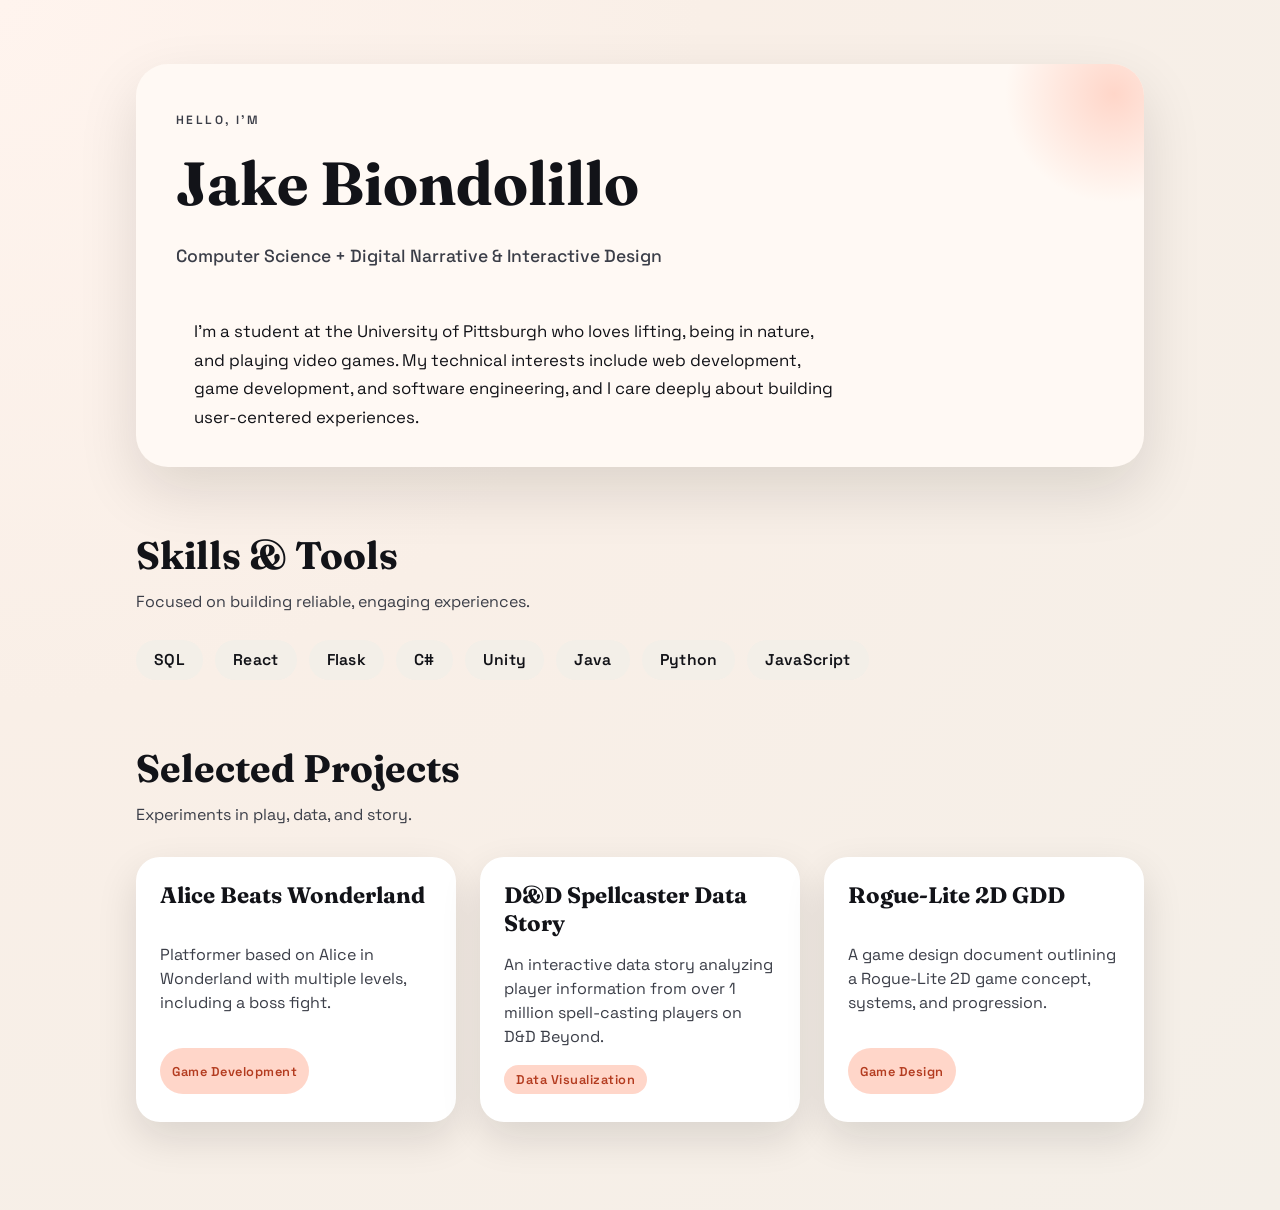
==== index.html @ bc4464ad "Website file upload" ====
﻿<!doctype html>
<html lang="en">
  <head>
    <meta charset="utf-8" />
    <meta name="viewport" content="width=device-width, initial-scale=1" />
    <title>Jake Biondolillo</title>
    <link rel="preconnect" href="https://fonts.googleapis.com" />
    <link rel="preconnect" href="https://fonts.gstatic.com" crossorigin />
    <link href="https://fonts.googleapis.com/css2?family=Space+Grotesk:wght@400;500;600&family=Fraunces:opsz,wght@9..144,600;9..144,700&display=swap" rel="stylesheet" />
    <link rel="stylesheet" href="styles.css" />
  </head>
  <body>
    <main class="page">
      <section class="hero">
        <div class="hero__intro">
          <p class="eyebrow">Hello, I'm</p>
          <h1>Jake Biondolillo</h1>
          <p class="tagline">Computer Science + Digital Narrative &amp; Interactive Design</p>
        </div>
        <p class="bio">
          I'm a student at the University of Pittsburgh who loves lifting, being in nature, and playing video games. My technical
          interests include web development, game development, and software engineering, and I care deeply about building
          user-centered experiences.
        </p>
      </section>

      <section class="skills">
        <div class="section-title">
          <h2>Skills &amp; Tools</h2>
          <p>Focused on building reliable, engaging experiences.</p>
        </div>
        <div class="skill-list">
          <span>SQL</span>
          <span>React</span>
          <span>Flask</span>
          <span>C#</span>
          <span>Unity</span>
          <span>Java</span>
          <span>Python</span>
          <span>JavaScript</span>
        </div>
      </section>

      <section class="projects">
        <div class="section-title">
          <h2>Selected Projects</h2>
          <p>Experiments in play, data, and story.</p>
        </div>
        <div class="project-grid">
          <a class="project-card" href="https://jaxslayer101.itch.io/alice-beats-wonderland-game" target="_blank" rel="noreferrer">
            <h3>Alice Beats Wonderland</h3>
            <p>Platformer based on Alice in Wonderland with multiple levels, including a boss fight.</p>
            <span class="chip">Game Development</span>
          </a>
          <a class="project-card" href="https://dnd-spellcaster-data-story.streamlit.app/" target="_blank" rel="noreferrer">
            <h3>D&amp;D Spellcaster Data Story</h3>
            <p>An interactive data story analyzing player information from over 1 million spell-casting players on D&amp;D Beyond.</p>
            <span class="chip">Data Visualization</span>
          </a>
          <a class="project-card" href="https://www.notion.so/Game-Design-Document-1d5d3d16da9580bda6e8f223be9e00ef" target="_blank" rel="noreferrer">
            <h3>Rogue-Lite 2D GDD</h3>
            <p>A game design document outlining a Rogue-Lite 2D game concept, systems, and progression.</p>
            <span class="chip">Game Design</span>
          </a>
        </div>
      </section>
    </main>
  </body>
</html>
---- styles.css ----
﻿:root {
  --ink: #121318;
  --ink-soft: #3b3e48;
  --accent: #ff7a59;
  --accent-soft: #ffd6c9;
  --surface: #fff9f4;
  --surface-strong: #f3efe8;
  --card: #ffffff;
  --shadow: 0 24px 60px rgba(20, 14, 8, 0.12);
}

* {
  box-sizing: border-box;
}

body {
  margin: 0;
  font-family: "Space Grotesk", "Trebuchet MS", sans-serif;
  color: var(--ink);
  background: radial-gradient(circle at top left, #fff4ee 0%, #f9efe7 40%, #f4efe8 100%);
  min-height: 100vh;
}

.page {
  max-width: 1040px;
  margin: 0 auto;
  padding: 64px 16px 88px;
  display: grid;
  gap: 64px;
}

.hero {
  display: grid;
  gap: 32px;
  padding: 36px 40px;
  background: var(--surface);
  border-radius: 32px;
  box-shadow: var(--shadow);
  position: relative;
  overflow: hidden;
  animation: fadeUp 0.8s ease-out forwards;
}

.hero::after {
  content: "";
  position: absolute;
  top: -80px;
  right: -80px;
  width: 220px;
  height: 220px;
  border-radius: 50%;
  background: radial-gradient(circle, var(--accent-soft) 0%, rgba(255, 214, 201, 0) 70%);
}

.hero__intro {
  display: grid;
  gap: 12px;
}

.eyebrow {
  text-transform: uppercase;
  letter-spacing: 0.2em;
  font-size: 0.75rem;
  font-weight: 600;
  color: var(--ink-soft);
}

h1,
h2,
h3 {
  font-family: "Fraunces", "Times New Roman", serif;
  margin: 0;
}

h1 {
  font-size: clamp(2.5rem, 5vw, 3.8rem);
  line-height: 1.05;
}

.tagline {
  font-size: 1.1rem;
  font-weight: 500;
  color: var(--ink-soft);
}

.bio {
  font-size: 1.05rem;
  line-height: 1.7;
  max-width: 60ch;
  margin: 0;
  padding-left: 18px;
  display: grid;
  gap: 10px;
}

.bio li {
  color: var(--ink-soft);
}

.bio strong {
  color: var(--ink);
}

.skills {
  display: grid;
  gap: 28px;
}

.skill-list {
  display: flex;
  flex-wrap: wrap;
  gap: 12px;
}

.skill-list span {
  padding: 10px 18px;
  border-radius: 999px;
  background: var(--surface-strong);
  font-weight: 600;
  font-size: 0.98rem;
  letter-spacing: 0.02em;
}

.projects {
  display: grid;
  gap: 32px;
  animation: fadeUp 0.8s ease-out forwards;
  animation-delay: 0.1s;
  opacity: 0;
}

.section-title h2 {
  font-size: clamp(1.8rem, 3.5vw, 2.4rem);
}

.section-title p {
  margin: 12px 0 0;
  color: var(--ink-soft);
}

.project-grid {
  display: grid;
  gap: 24px;
  grid-template-columns: repeat(auto-fit, minmax(240px, 1fr));
}

.project-card {
  text-decoration: none;
  color: inherit;
  background: var(--card);
  padding: 24px 24px 28px;
  border-radius: 24px;
  box-shadow: 0 16px 40px rgba(17, 16, 19, 0.12);
  display: grid;
  gap: 16px;
  position: relative;
  transition: transform 0.2s ease, box-shadow 0.2s ease;
}

.project-card:hover {
  transform: translateY(-6px);
  box-shadow: 0 24px 50px rgba(17, 16, 19, 0.16);
}

.project-card h3 {
  font-size: 1.4rem;
}

.project-card p {
  color: var(--ink-soft);
  line-height: 1.5;
  margin: 0;
}

.chip {
  display: inline-flex;
  align-items: center;
  justify-self: start;
  padding: 6px 12px;
  border-radius: 999px;
  font-size: 0.8rem;
  font-weight: 600;
  letter-spacing: 0.04em;
  background: var(--accent-soft);
  color: #b33b1f;
}

@keyframes fadeUp {
  from {
    opacity: 0;
    transform: translateY(24px);
  }
  to {
    opacity: 1;
    transform: translateY(0);
  }
}

@media (max-width: 720px) {
  .hero {
    padding: 28px 24px;
  }

  .page {
    padding: 56px 20px 80px;
  }
}
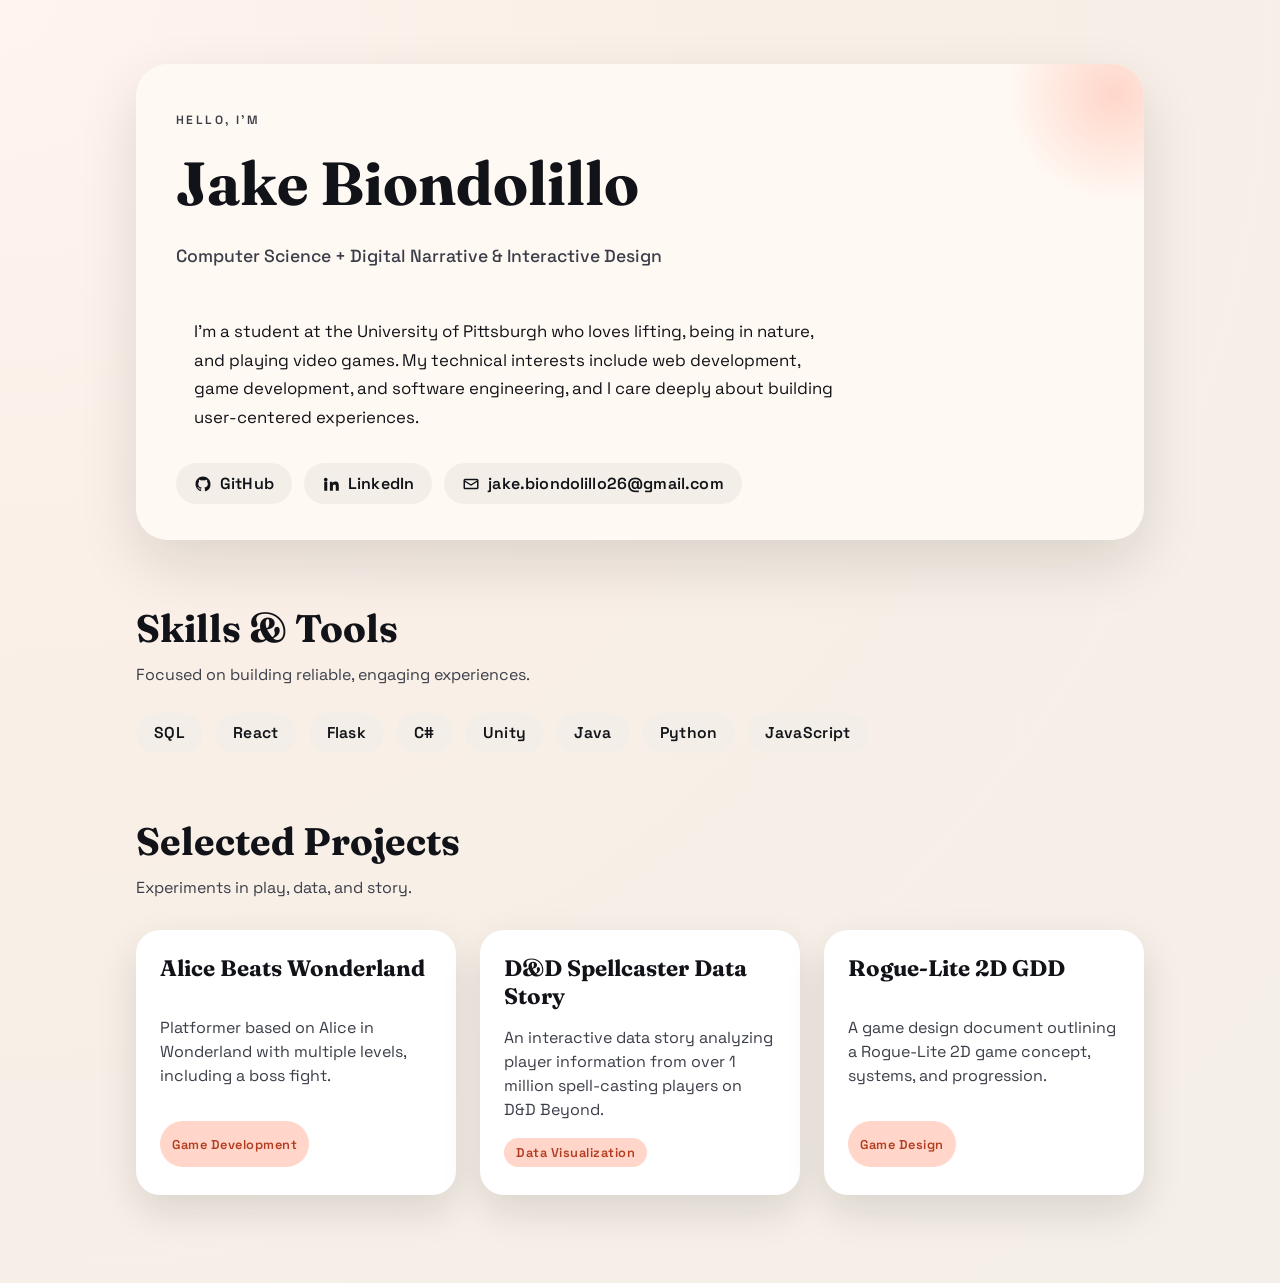
==== commit 0d169a35: "more links" ====
--- a/index.html
+++ b/index.html
@@ -22,6 +22,38 @@
           interests include web development, game development, and software engineering, and I care deeply about building
           user-centered experiences.
         </p>
+        <div class="contact-links">
+          <a href="https://github.com/JakeB0126" target="_blank" rel="noreferrer">
+            <span class="contact-icon" aria-hidden="true">
+              <svg viewBox="0 0 24 24" aria-hidden="true" focusable="false">
+                <path
+                  d="M12 2c-5.52 0-10 4.48-10 10 0 4.41 2.87 8.16 6.84 9.49.5.09.68-.22.68-.48 0-.24-.01-.86-.01-1.7-2.78.6-3.37-1.19-3.37-1.19-.46-1.17-1.12-1.48-1.12-1.48-.92-.62.07-.61.07-.61 1.02.07 1.56 1.05 1.56 1.05.9 1.55 2.36 1.1 2.94.84.09-.65.35-1.1.64-1.35-2.22-.25-4.56-1.11-4.56-4.94 0-1.09.39-1.98 1.03-2.68-.1-.25-.45-1.27.1-2.65 0 0 .84-.27 2.75 1.02a9.56 9.56 0 0 1 2.5-.34c.85 0 1.7.12 2.5.34 1.9-1.29 2.75-1.02 2.75-1.02.55 1.38.2 2.4.1 2.65.64.7 1.03 1.59 1.03 2.68 0 3.84-2.34 4.69-4.57 4.93.36.31.68.92.68 1.86 0 1.35-.01 2.44-.01 2.78 0 .26.18.58.69.48A10.02 10.02 0 0 0 22 12c0-5.52-4.48-10-10-10z"
+                />
+              </svg>
+            </span>
+            GitHub
+          </a>
+          <a href="https://www.linkedin.com/in/jake-biondolillo-0b2609292" target="_blank" rel="noreferrer">
+            <span class="contact-icon" aria-hidden="true">
+              <svg viewBox="0 0 24 24" aria-hidden="true" focusable="false">
+                <path
+                  d="M4.98 3.5a2.5 2.5 0 1 0 0 5 2.5 2.5 0 0 0 0-5zM3 9h4v12H3V9zm7 0h3.8v1.7h.05c.53-.95 1.83-1.95 3.77-1.95 4.03 0 4.78 2.65 4.78 6.09V21h-4v-5.39c0-1.29-.02-2.95-1.8-2.95-1.8 0-2.08 1.4-2.08 2.85V21h-4V9z"
+                />
+              </svg>
+            </span>
+            LinkedIn
+          </a>
+          <a href="mailto:jake.biondolillo26@gmail.com">
+            <span class="contact-icon" aria-hidden="true">
+              <svg viewBox="0 0 24 24" aria-hidden="true" focusable="false">
+                <path
+                  d="M4 5h16a2 2 0 0 1 2 2v10a2 2 0 0 1-2 2H4a2 2 0 0 1-2-2V7a2 2 0 0 1 2-2zm0 2v.2l8 5.2 8-5.2V7H4zm16 10V9.3l-7.38 4.8a1 1 0 0 1-1.24 0L4 9.3V17h16z"
+                />
+              </svg>
+            </span>
+            jake.biondolillo26@gmail.com
+          </a>
+        </div>
       </section>
 
       <section class="skills">
--- a/styles.css
+++ b/styles.css
@@ -101,6 +101,43 @@
   color: var(--ink);
 }
 
+.contact-links {
+  display: flex;
+  flex-wrap: wrap;
+  gap: 12px;
+}
+
+.contact-links a {
+  text-decoration: none;
+  color: var(--ink);
+  background: var(--surface-strong);
+  padding: 10px 18px;
+  border-radius: 999px;
+  font-weight: 600;
+  letter-spacing: 0.01em;
+  transition: transform 0.2s ease, box-shadow 0.2s ease;
+  display: inline-flex;
+  align-items: center;
+  gap: 8px;
+}
+
+.contact-links a:hover {
+  transform: translateY(-2px);
+  box-shadow: 0 12px 24px rgba(17, 16, 19, 0.12);
+}
+
+.contact-icon {
+  width: 18px;
+  height: 18px;
+  display: inline-flex;
+}
+
+.contact-icon svg {
+  width: 100%;
+  height: 100%;
+  fill: currentColor;
+}
+
 .skills {
   display: grid;
   gap: 28px;
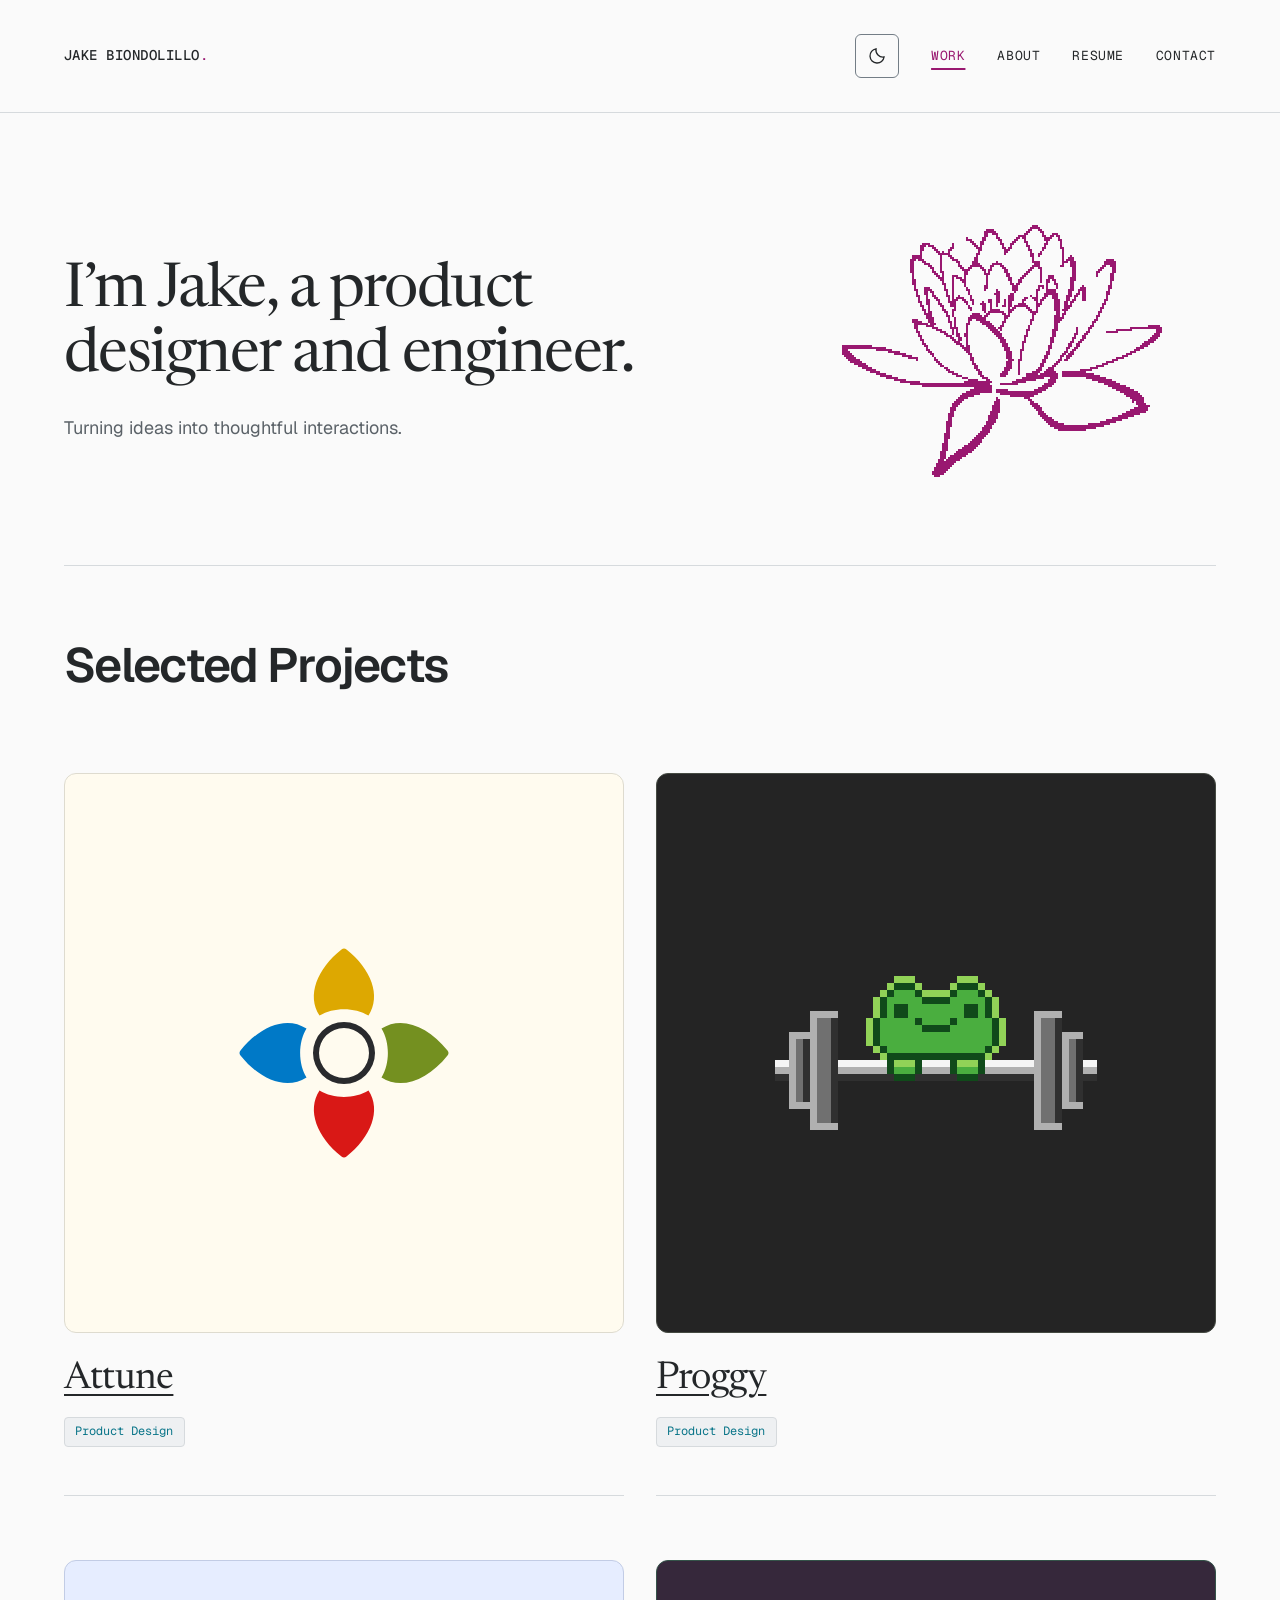
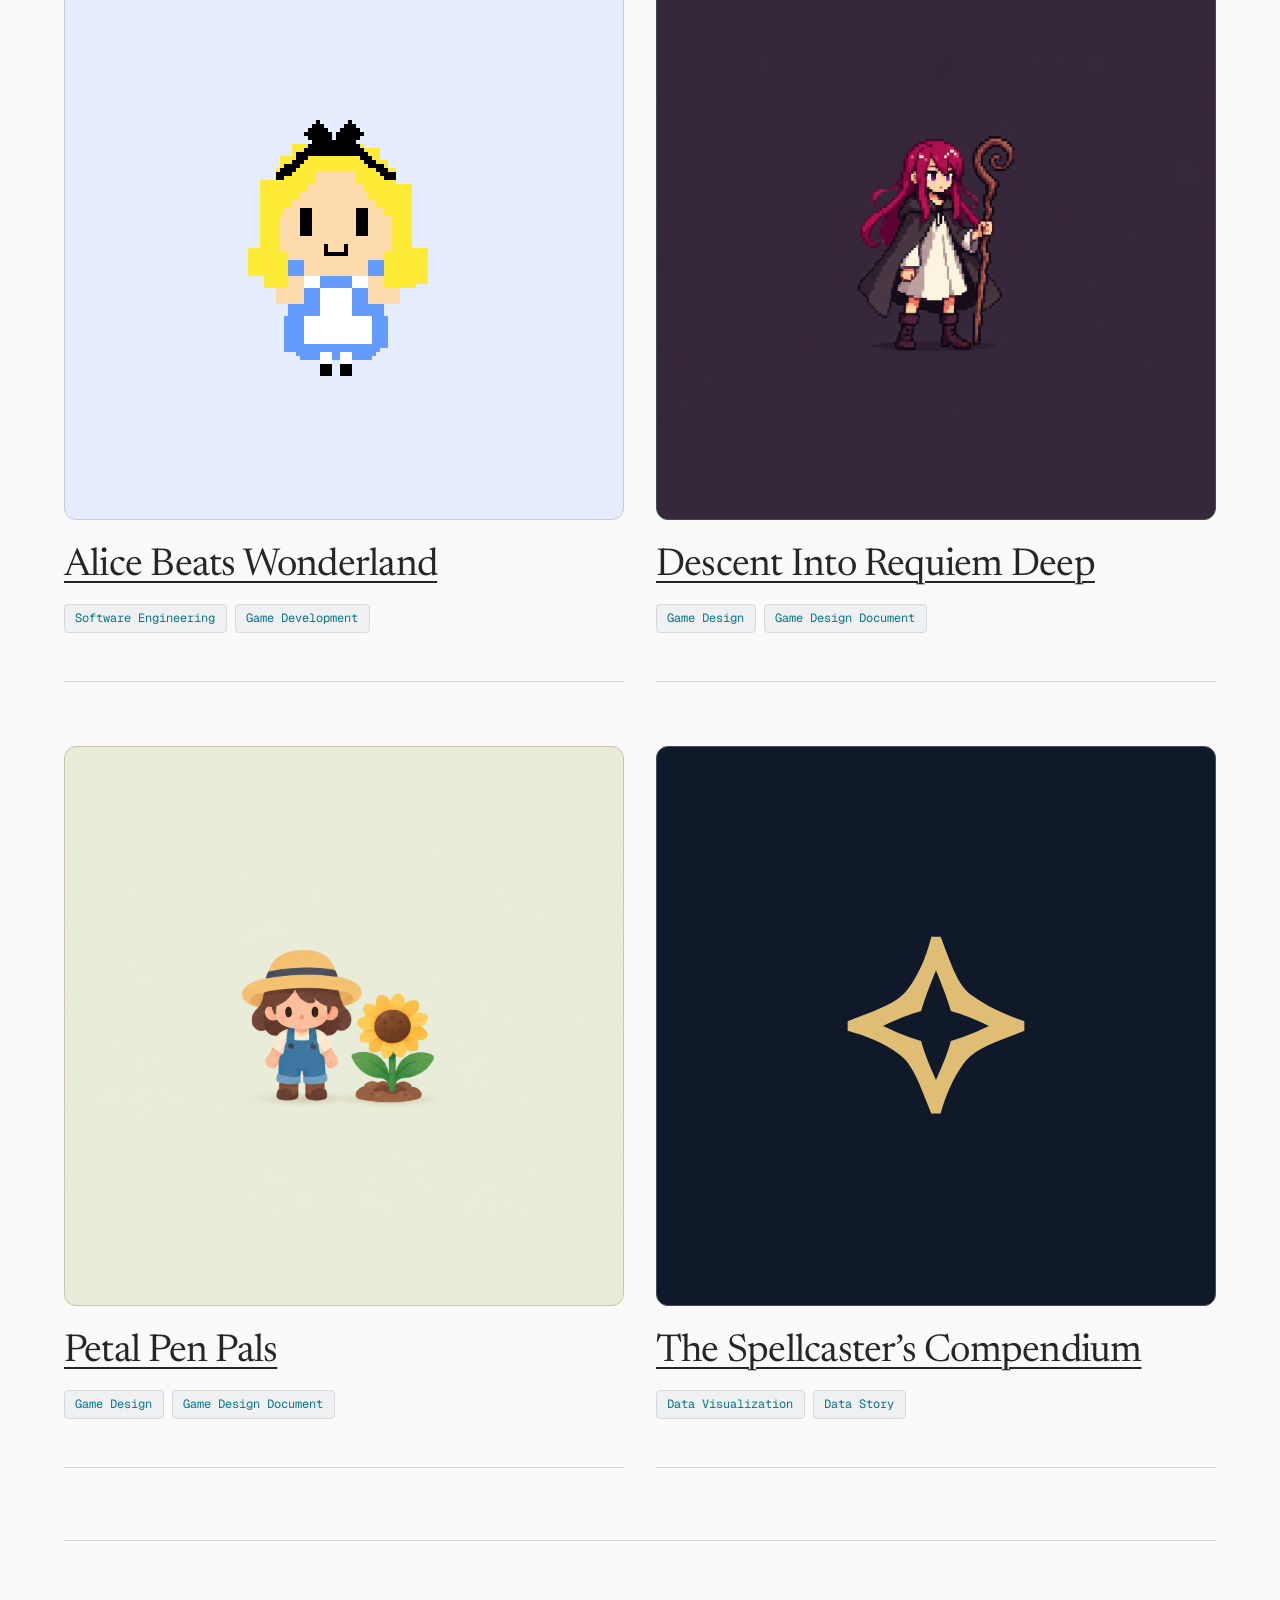
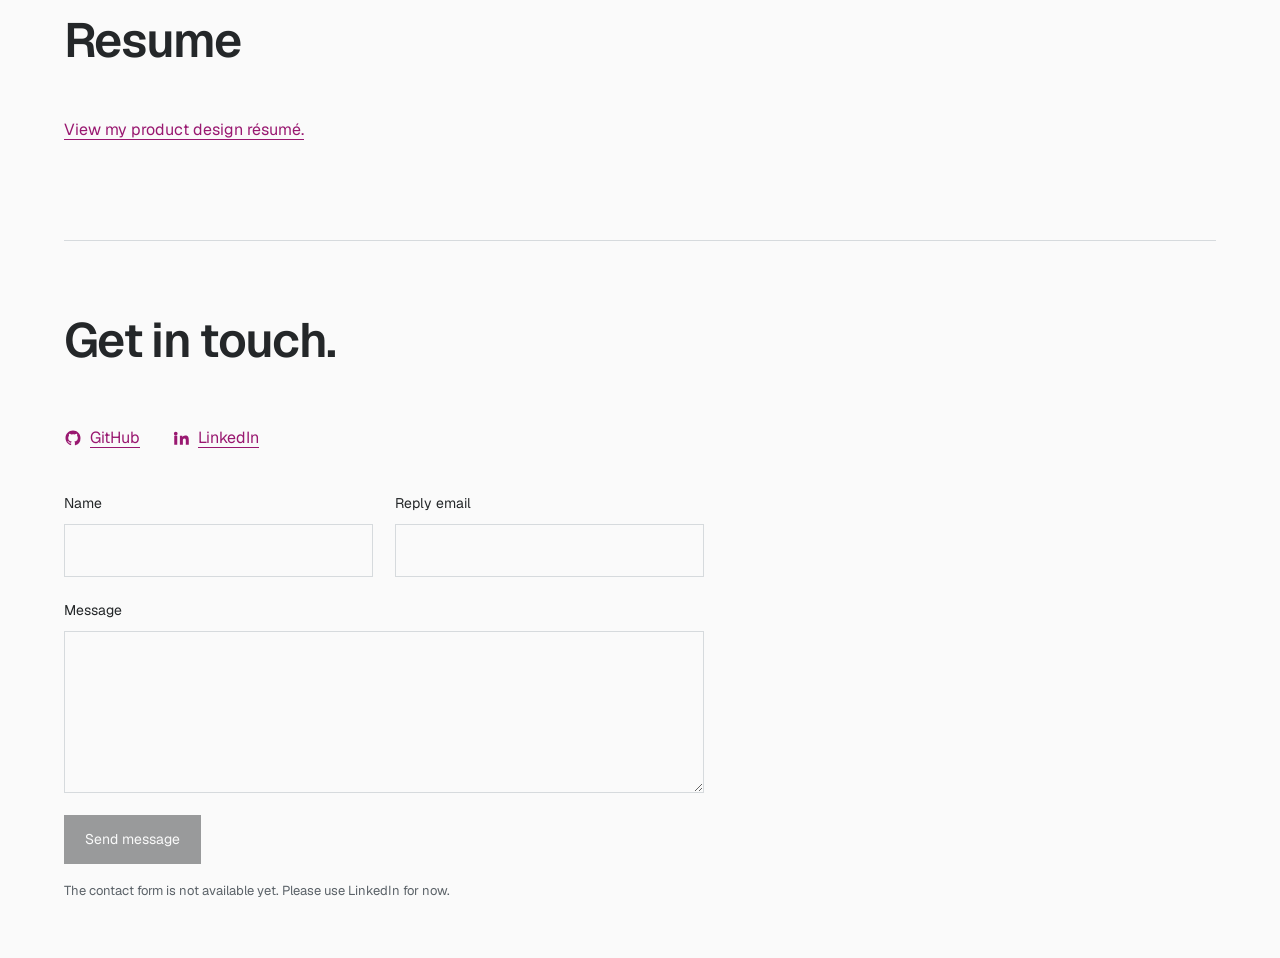
==== commit 51a13f0e: "Prepare portfolio with Attune prototype and protected contact routes" ====
--- a/index.html
+++ b/index.html
@@ -1,29 +1,177 @@
-﻿<!doctype html>
+<!doctype html>
 <html lang="en">
   <head>
     <meta charset="utf-8" />
     <meta name="viewport" content="width=device-width, initial-scale=1" />
+    <meta name="description" content="Jake Biondolillo — Computer Science, Digital Narrative & Interactive Design. Projects and contact information." />
     <title>Jake Biondolillo</title>
-    <link rel="preconnect" href="https://fonts.googleapis.com" />
-    <link rel="preconnect" href="https://fonts.gstatic.com" crossorigin />
-    <link href="https://fonts.googleapis.com/css2?family=Space+Grotesk:wght@400;500;600&family=Fraunces:opsz,wght@9..144,600;9..144,700&display=swap" rel="stylesheet" />
+    <meta name="color-scheme" content="light dark" />
+    <script src="theme.js"></script>
+    <link rel="preload" href="assets/fonts/Newsreader.woff2" as="font" type="font/woff2" crossorigin />
+    <link rel="preload" href="assets/fonts/Geist.woff2" as="font" type="font/woff2" crossorigin />
+    <link rel="preload" href="assets/fonts/GeistMono.woff2" as="font" type="font/woff2" crossorigin />
     <link rel="stylesheet" href="styles.css" />
+    <script src="navigation.js" defer></script>
+    <script src="project-preview.js" defer></script>
+    <script src="contact-form.js" defer></script>
   </head>
   <body>
-    <main class="page">
-      <section class="hero">
-        <div class="hero__intro">
-          <p class="eyebrow">Hello, I'm</p>
-          <h1>Jake Biondolillo</h1>
-          <p class="tagline">Computer Science + Digital Narrative &amp; Interactive Design</p>
-        </div>
-        <p class="bio">
-          I'm a student at the University of Pittsburgh who loves lifting, being in nature, and playing video games. My technical
-          interests include web development, game development, and software engineering, and I care deeply about building
-          user-centered experiences.
-        </p>
+    <a class="skip-link" href="#main">Skip to content</a>
+    <header class="site-header">
+      <div class="page-width header-inner">
+        <a class="site-name" href="./">Jake Biondolillo<span aria-hidden="true">.</span></a>
+        <div class="header-controls">
+          <button class="theme-toggle" type="button" aria-label="Dark theme" aria-pressed="false" title="Dark theme" hidden>
+            <svg viewBox="0 0 24 24" width="20" height="20" fill="none" stroke="currentColor" stroke-width="1.6" aria-hidden="true" focusable="false"><path d="M20.5 13.2A8.5 8.5 0 0 1 10.8 3.5a8.5 8.5 0 1 0 9.7 9.7Z" /></svg>
+          </button>
+        <button class="menu-toggle" type="button" aria-expanded="false" aria-controls="primary-navigation" hidden>
+          <span data-menu-label>Menu</span><span class="menu-symbol" aria-hidden="true">+</span>
+        </button>
+        </div>
+        <nav id="primary-navigation" class="site-nav" aria-label="Main navigation">
+          <a href="./" aria-current="page">Work</a>
+          <a href="about.html">About</a>
+          <!-- Résumé bytes are served only by the protected server route. -->
+          <a href="/resume.html" data-resume-link target="_blank" rel="noopener noreferrer">Resume</a>
+          <a href="./#contact">Contact</a>
+        </nav>
+      </div>
+    </header>
+    <main id="main" class="page-width page" tabindex="-1">
+      <section id="intro" class="hero" aria-labelledby="intro-title" tabindex="-1">
+        <div class="hero-copy">
+          <h1 id="intro-title">I’m Jake, a product designer and engineer.</h1>
+          <p class="hero-tagline">Turning ideas into thoughtful interactions.</p>
+        </div>
+        <div class="hero-artwork">
+          <div class="lotus" aria-hidden="true">
+            <span class="lotus-palette lotus-light" aria-hidden="true">
+              <img class="lotus-rest" src="assets/lotus/lotus-original-160-light-rest.svg" width="176" height="142" alt="" />
+              <img class="lotus-echo" src="assets/lotus/lotus-original-160-light-hover.svg" width="176" height="142" alt="" />
+            </span>
+            <span class="lotus-palette lotus-dark" aria-hidden="true">
+              <img class="lotus-rest" src="assets/lotus/lotus-original-160-dark-rest.svg" width="176" height="142" alt="" />
+              <img class="lotus-echo" src="assets/lotus/lotus-original-160-dark-hover.svg" width="176" height="142" alt="" />
+            </span>
+          </div>
+        </div>
+      </section>
+      <section id="work" class="section" aria-labelledby="work-title" tabindex="-1">
+        <div class="section-heading">
+          <h2 id="work-title">Selected Projects</h2>
+        </div>
+        <div class="project-grid">
+          <article class="project-tile" aria-labelledby="attune-title">
+            <figure class="attune-visual attune-logo-visual">
+              <img class="attune-logo" src="assets/attune/approved-logo.svg" width="512" height="512" alt="Attune logo: four elemental petals in yellow, green, red, and blue around an open charcoal ring." loading="lazy" />
+            </figure>
+            <div class="project-details">
+              <div class="project-title-row">
+                <h3 id="attune-title"><a href="projects/attune/">Attune</a></h3>
+              </div>
+              <ul class="project-roles" aria-label="Project roles">
+                <li>Product Design</li>
+              </ul>
+            </div>
+          </article>
+          <article class="project-tile" aria-labelledby="proggy-title">
+            <figure class="project-visual proggy-visual">
+              <div class="proggy-preview-toggle" hidden>
+                <img class="proggy-logo" src="assets/proggy/proggy-barbell-refined.svg" width="1536" height="1024" alt="" />
+              </div>
+              <div class="proggy-screens" id="proggy-screens">
+                <img class="project-phone" src="assets/proggy/welcome-174-111.png" width="402" height="874" alt="Proggy welcome design with its pixel frog, wordmark, and Every lift. A little progress. message." loading="lazy" />
+                <img class="project-phone" src="assets/proggy/active-workout-290-111.png" width="402" height="874" alt="Proggy active workout design showing Full Body, Hip Thrust, and Seated Cable Row." loading="lazy" />
+              </div>
+            </figure>
+            <div class="project-details">
+              <div class="project-title-row">
+                <h3 id="proggy-title"><a href="projects/proggy/">Proggy</a></h3>
+              </div>
+              <ul class="project-roles" aria-label="Project roles"><li>Product Design</li></ul>
+            </div>
+          </article>
+          <article class="project-tile" aria-labelledby="alice-title">
+            <figure class="project-visual alice-visual cover-preview">
+              <div class="cover-preview-toggle" hidden>
+                <img class="project-cover alice-character" src="assets/alice/character.png" width="800" height="800" alt="Pixel-art Alice character in a blue dress." loading="lazy" />
+              </div>
+              <div class="cover-preview-content" id="alice-preview-content">
+                <img src="assets/alice/gameplay.png" width="839" height="469" alt="Alice at the lower left of a forest level, with platforms, a card guard, and red collectibles." loading="lazy" />
+              </div>
+            </figure>
+            <div class="project-details">
+              <div class="project-title-row">
+                <h3 id="alice-title"><a href="projects/alice/">Alice Beats Wonderland</a></h3>
+              </div>
+              <ul class="project-roles" aria-label="Project roles"><li>Software Engineering</li><li>Game Development</li></ul>
+            </div>
+          </article>
+          <article class="project-tile" aria-labelledby="descent-title">
+            <figure class="project-visual gdd-visual descent-visual cover-preview">
+              <div class="cover-preview-toggle" hidden>
+                <img class="project-cover" src="assets/descent/descent-simple-portfolio-cover.png" width="1536" height="1024" alt="Magenta-haired Caela holding her staff on a muted dark-purple background." loading="lazy" />
+              </div>
+              <div class="cover-preview-content descent-area-grid" id="descent-preview-content">
+                <img class="area-earthen-grove" src="assets/descent/earthen-grove.png" width="1254" height="1254" alt="Earthen Grove: overgrown stone rooms with green creatures and a glowing rune." loading="lazy" />
+                <img class="area-fractured-hearth" src="assets/descent/fractured-hearth.png" width="1024" height="1536" alt="Fractured Hearth: lava channels, cracked stone, red creatures and a fiery rune." loading="lazy" />
+                <img class="area-mirrored-tides" src="assets/descent/mirrored-tides.png" width="1254" height="1254" alt="Mirrored Tides: blue waterways, pale stone, a statue and blue creatures." loading="lazy" />
+                <img class="area-veiled-tundra" src="assets/descent/veiled-tundra.png" width="1254" height="1254" alt="Veiled Tundra: snowy purple ruins, icicles and violet-eyed creatures." loading="lazy" />
+              </div>
+            </figure>
+            <div class="project-details">
+              <div class="project-title-row">
+                <h3 id="descent-title"><a href="https://shadow-cloth-137.notion.site/Descent-GDD-1d5d3d16da9580bda6e8f223be9e00ef" target="_blank" rel="noopener noreferrer">Descent Into Requiem Deep</a></h3>
+              </div>
+              <ul class="project-roles" aria-label="Project roles"><li>Game Design</li><li>Game Design Document</li></ul>
+            </div>
+          </article>
+          <article class="project-tile" aria-labelledby="petal-title">
+            <figure class="project-visual gdd-visual petal-visual cover-preview">
+              <div class="cover-preview-toggle" hidden>
+                <img class="project-cover" src="assets/petal/petal-simple-portfolio-cover.png" width="1536" height="1024" alt="Gardener beside a sunflower on a soft cream-green background." loading="lazy" />
+              </div>
+              <div class="cover-preview-content petal-screen-pair" id="petal-preview-content">
+                <img src="assets/petal/home-screen.png" width="941" height="1672" alt="Petal Pen Pals Home design showing the shared garden and options to enter, create or join a garden." loading="lazy" />
+                <img src="assets/petal/seed-collection.png" width="941" height="1672" alt="Petal Pen Pals Seed Collection design showing sunflower, tulip, fern and cactus, with a selected sunflower seed." loading="lazy" />
+              </div>
+            </figure>
+            <div class="project-details">
+              <div class="project-title-row">
+                <h3 id="petal-title"><a href="https://shadow-cloth-137.notion.site/Petal-Pen-Pals-GDD-10ed3d16da95822fad99015c9e26b1b6?pvs=73" target="_blank" rel="noopener noreferrer">Petal Pen Pals</a></h3>
+              </div>
+              <ul class="project-roles" aria-label="Project roles"><li>Game Design</li><li>Game Design Document</li></ul>
+            </div>
+          </article>
+          <article class="project-tile" aria-labelledby="compendium-title">
+            <figure class="project-visual compendium-visual cover-preview">
+              <div class="cover-preview-toggle" hidden>
+                <img class="project-cover" src="assets/compendium/star.svg" width="600" height="400" alt="Gold four-point star outline on navy." loading="lazy" />
+              </div>
+              <div class="cover-preview-content compendium-charts" id="compendium-preview-content">
+                <img src="assets/compendium/subclass-sunburst.svg" width="480" height="260" alt="Recorded subclass sunburst: 139,905 recorded subclasses. Inner ring groups classes, outer ring groups subclasses; missing subclasses excluded." loading="lazy" />
+                <img src="assets/compendium/class-totals.svg" width="480" height="220" alt="Character IDs by starting class: Wizard 41,906; Cleric 41,219; Warlock 37,051; Bard 36,829; Sorcerer 34,281; Druid 31,998." loading="lazy" />
+              </div>
+            </figure>
+            <div class="project-details">
+              <div class="project-title-row"><h3 id="compendium-title"><a href="projects/spellcasters-compendium/" target="_blank" rel="noopener noreferrer">The Spellcaster’s Compendium</a></h3></div>
+              <ul class="project-roles" aria-label="Project roles"><li>Data Visualization</li><li>Data Story</li></ul>
+            </div>
+          </article>
+        </div>
+      </section>
+      <section id="resume" class="section" aria-labelledby="resume-title" tabindex="-1">
+        <div class="section-heading">
+          <h2 id="resume-title">Resume</h2>
+        </div>
+        <p><a href="/resume.html" target="_blank" rel="noopener noreferrer">View my product design résumé.</a></p>
+      </section>
+      <section id="contact" class="section" aria-labelledby="contact-title" tabindex="-1">
+        <div class="section-heading">
+          <h2 id="contact-title">Get in touch.</h2>
+        </div>
         <div class="contact-links">
-          <a href="https://github.com/JakeB0126" target="_blank" rel="noreferrer">
+          <a href="https://github.com/JakeB0126" target="_blank" rel="noopener noreferrer">
             <span class="contact-icon" aria-hidden="true">
               <svg viewBox="0 0 24 24" aria-hidden="true" focusable="false">
                 <path
@@ -33,7 +181,7 @@
             </span>
             GitHub
           </a>
-          <a href="https://www.linkedin.com/in/jake-biondolillo-0b2609292" target="_blank" rel="noreferrer">
+          <a href="https://www.linkedin.com/in/jake-biondolillo-0b2609292" target="_blank" rel="noopener noreferrer">
             <span class="contact-icon" aria-hidden="true">
               <svg viewBox="0 0 24 24" aria-hidden="true" focusable="false">
                 <path
@@ -43,59 +191,15 @@
             </span>
             LinkedIn
           </a>
-          <a href="mailto:jake.biondolillo26@gmail.com">
-            <span class="contact-icon" aria-hidden="true">
-              <svg viewBox="0 0 24 24" aria-hidden="true" focusable="false">
-                <path
-                  d="M4 5h16a2 2 0 0 1 2 2v10a2 2 0 0 1-2 2H4a2 2 0 0 1-2-2V7a2 2 0 0 1 2-2zm0 2v.2l8 5.2 8-5.2V7H4zm16 10V9.3l-7.38 4.8a1 1 0 0 1-1.24 0L4 9.3V17h16z"
-                />
-              </svg>
-            </span>
-            jake.biondolillo26@gmail.com
-          </a>
-        </div>
-      </section>
-
-      <section class="skills">
-        <div class="section-title">
-          <h2>Skills &amp; Tools</h2>
-          <p>Focused on building reliable, engaging experiences.</p>
-        </div>
-        <div class="skill-list">
-          <span>SQL</span>
-          <span>React</span>
-          <span>Flask</span>
-          <span>C#</span>
-          <span>Unity</span>
-          <span>Java</span>
-          <span>Python</span>
-          <span>JavaScript</span>
-        </div>
-      </section>
-
-      <section class="projects">
-        <div class="section-title">
-          <h2>Selected Projects</h2>
-          <p>Experiments in play, data, and story.</p>
-        </div>
-        <div class="project-grid">
-          <a class="project-card" href="https://jaxslayer101.itch.io/alice-beats-wonderland-game" target="_blank" rel="noreferrer">
-            <h3>Alice Beats Wonderland</h3>
-            <p>Platformer based on Alice in Wonderland with multiple levels, including a boss fight.</p>
-            <span class="chip">Game Development</span>
-          </a>
-          <a class="project-card" href="https://dnd-spellcaster-data-story.streamlit.app/" target="_blank" rel="noreferrer">
-            <h3>D&amp;D Spellcaster Data Story</h3>
-            <p>An interactive data story analyzing player information from over 1 million spell-casting players on D&amp;D Beyond.</p>
-            <span class="chip">Data Visualization</span>
-          </a>
-          <a class="project-card" href="https://www.notion.so/Game-Design-Document-1d5d3d16da9580bda6e8f223be9e00ef" target="_blank" rel="noreferrer">
-            <h3>Rogue-Lite 2D GDD</h3>
-            <p>A game design document outlining a Rogue-Lite 2D game concept, systems, and progression.</p>
-            <span class="chip">Game Design</span>
-          </a>
-        </div>
+</div>
+        <form id="contact-form" class="portfolio-form" action="/api/contact" method="post" aria-describedby="contact-status">
+          <div class="form-pair"><div><label for="contact-name">Name</label><input id="contact-name" name="name" autocomplete="name" maxlength="80" required></div><div><label for="contact-email">Reply email</label><input id="contact-email" type="email" name="email" autocomplete="email" maxlength="254" required></div></div>
+          <label for="contact-message">Message</label><textarea id="contact-message" name="message" rows="5" minlength="10" maxlength="4000" required></textarea>
+          <div class="contact-honeypot" aria-hidden="true"><label for="contact-website">Leave this field empty</label><input id="contact-website" name="website" tabindex="-1" autocomplete="off"></div>
+          <button type="submit" disabled>Send message</button><p id="contact-status" role="status" aria-live="polite">Checking form availability…</p>
+          <noscript><p>The contact form requires JavaScript. You can also reach me through LinkedIn above.</p></noscript>
+        </form>
       </section>
     </main>
   </body>
-</html>
+</html>
--- a/styles.css
+++ b/styles.css
@@ -1,244 +1,279 @@
-﻿:root {
-  --ink: #121318;
-  --ink-soft: #3b3e48;
-  --accent: #ff7a59;
-  --accent-soft: #ffd6c9;
-  --surface: #fff9f4;
-  --surface-strong: #f3efe8;
-  --card: #ffffff;
-  --shadow: 0 24px 60px rgba(20, 14, 8, 0.12);
-}
-
-* {
-  box-sizing: border-box;
-}
-
-body {
-  margin: 0;
-  font-family: "Space Grotesk", "Trebuchet MS", sans-serif;
-  color: var(--ink);
-  background: radial-gradient(circle at top left, #fff4ee 0%, #f9efe7 40%, #f4efe8 100%);
-  min-height: 100vh;
-}
-
-.page {
-  max-width: 1040px;
-  margin: 0 auto;
-  padding: 64px 16px 88px;
-  display: grid;
-  gap: 64px;
-}
-
-.hero {
-  display: grid;
-  gap: 32px;
-  padding: 36px 40px;
-  background: var(--surface);
-  border-radius: 32px;
-  box-shadow: var(--shadow);
-  position: relative;
-  overflow: hidden;
-  animation: fadeUp 0.8s ease-out forwards;
-}
-
-.hero::after {
-  content: "";
-  position: absolute;
-  top: -80px;
-  right: -80px;
-  width: 220px;
-  height: 220px;
-  border-radius: 50%;
-  background: radial-gradient(circle, var(--accent-soft) 0%, rgba(255, 214, 201, 0) 70%);
-}
-
-.hero__intro {
-  display: grid;
-  gap: 12px;
-}
-
-.eyebrow {
-  text-transform: uppercase;
-  letter-spacing: 0.2em;
-  font-size: 0.75rem;
-  font-weight: 600;
-  color: var(--ink-soft);
-}
-
-h1,
-h2,
-h3 {
-  font-family: "Fraunces", "Times New Roman", serif;
-  margin: 0;
-}
-
-h1 {
-  font-size: clamp(2.5rem, 5vw, 3.8rem);
-  line-height: 1.05;
-}
-
-.tagline {
-  font-size: 1.1rem;
-  font-weight: 500;
-  color: var(--ink-soft);
-}
-
-.bio {
-  font-size: 1.05rem;
-  line-height: 1.7;
-  max-width: 60ch;
-  margin: 0;
-  padding-left: 18px;
-  display: grid;
-  gap: 10px;
-}
-
-.bio li {
-  color: var(--ink-soft);
-}
-
-.bio strong {
-  color: var(--ink);
-}
-
-.contact-links {
-  display: flex;
-  flex-wrap: wrap;
-  gap: 12px;
-}
-
-.contact-links a {
-  text-decoration: none;
-  color: var(--ink);
-  background: var(--surface-strong);
-  padding: 10px 18px;
-  border-radius: 999px;
-  font-weight: 600;
-  letter-spacing: 0.01em;
-  transition: transform 0.2s ease, box-shadow 0.2s ease;
-  display: inline-flex;
-  align-items: center;
-  gap: 8px;
-}
-
-.contact-links a:hover {
-  transform: translateY(-2px);
-  box-shadow: 0 12px 24px rgba(17, 16, 19, 0.12);
-}
-
-.contact-icon {
-  width: 18px;
-  height: 18px;
-  display: inline-flex;
-}
-
-.contact-icon svg {
-  width: 100%;
-  height: 100%;
-  fill: currentColor;
-}
-
-.skills {
-  display: grid;
-  gap: 28px;
-}
-
-.skill-list {
-  display: flex;
-  flex-wrap: wrap;
-  gap: 12px;
-}
-
-.skill-list span {
-  padding: 10px 18px;
-  border-radius: 999px;
-  background: var(--surface-strong);
-  font-weight: 600;
-  font-size: 0.98rem;
-  letter-spacing: 0.02em;
-}
-
-.projects {
-  display: grid;
-  gap: 32px;
-  animation: fadeUp 0.8s ease-out forwards;
-  animation-delay: 0.1s;
-  opacity: 0;
-}
-
-.section-title h2 {
-  font-size: clamp(1.8rem, 3.5vw, 2.4rem);
-}
-
-.section-title p {
-  margin: 12px 0 0;
-  color: var(--ink-soft);
-}
-
-.project-grid {
-  display: grid;
-  gap: 24px;
-  grid-template-columns: repeat(auto-fit, minmax(240px, 1fr));
-}
-
-.project-card {
-  text-decoration: none;
-  color: inherit;
-  background: var(--card);
-  padding: 24px 24px 28px;
-  border-radius: 24px;
-  box-shadow: 0 16px 40px rgba(17, 16, 19, 0.12);
-  display: grid;
-  gap: 16px;
-  position: relative;
-  transition: transform 0.2s ease, box-shadow 0.2s ease;
-}
-
-.project-card:hover {
-  transform: translateY(-6px);
-  box-shadow: 0 24px 50px rgba(17, 16, 19, 0.16);
-}
-
-.project-card h3 {
-  font-size: 1.4rem;
-}
-
-.project-card p {
-  color: var(--ink-soft);
-  line-height: 1.5;
-  margin: 0;
-}
-
-.chip {
-  display: inline-flex;
-  align-items: center;
-  justify-self: start;
-  padding: 6px 12px;
-  border-radius: 999px;
-  font-size: 0.8rem;
-  font-weight: 600;
-  letter-spacing: 0.04em;
-  background: var(--accent-soft);
-  color: #b33b1f;
-}
-
-@keyframes fadeUp {
-  from {
-    opacity: 0;
-    transform: translateY(24px);
+/* Official self-hosted fonts; provenance and licenses live in assets/fonts/. */
+@font-face { font-family: "Geist Sans"; src: url("assets/fonts/Geist.woff2") format("woff2"); font-style: normal; font-weight: 100 900; font-display: swap; }
+@font-face { font-family: "Geist Mono"; src: url("assets/fonts/GeistMono.woff2") format("woff2"); font-style: normal; font-weight: 100 900; font-display: swap; }
+@font-face { font-family: "Newsreader"; src: url("assets/fonts/Newsreader.woff2") format("woff2"); font-style: normal; font-weight: 400; font-display: swap; }
+/* Shared foundation. Future pages use .page-width, .section and these tokens. */
+:root {
+  color-scheme: light;
+  --color-background: #fafafa;
+  --color-ink: #242729;
+  --color-muted: #5b6268;
+  --color-teal: #0A7B8F;
+  --color-teal-on-surface: #087488; /* Slightly deeper for small role text on wash. */
+  --color-magenta: #991870;
+  --color-rule: #d6dadd;
+  --color-wash: #eef0f2;
+  --color-control-border: #737d86;
+  --font-body: "Geist Sans", -apple-system, BlinkMacSystemFont, "Segoe UI", sans-serif;
+  --font-mono: "Geist Mono", ui-monospace, monospace;
+  --font-display: "Newsreader", Georgia, serif;
+  --font-heading: var(--font-body);
+  --text-small: .8125rem;
+  --text-body: 1rem;
+  --text-heading: clamp(2rem, 4vw, 3rem);
+  --text-display: clamp(2.5rem, 5.3vw, 4.5rem);
+  --space-1: .5rem;
+  --space-2: 1rem;
+  --space-3: 1.5rem;
+  --space-4: 2rem;
+  --space-5: 3rem;
+  --space-6: 4.5rem;
+  --space-7: 7rem;
+  --page-width: 72rem;
+  --page-gutter: clamp(1.25rem, 5vw, 4rem);
+  --measure: 65ch;
+}
+:root[data-theme="dark"] {
+  color-scheme: dark;
+  --color-background: #202326;
+  --color-ink: #f0f2f3;
+  --color-muted: #b2b9bf;
+  --color-teal: #63C5D2;
+  --color-teal-on-surface: var(--color-teal);
+  --color-magenta: #E48BCB;
+  --color-rule: #444b51;
+  --color-wash: #2b3035;
+  --color-control-border: #859099;
+}
+@media (prefers-color-scheme: dark) {
+  :root:not([data-theme]) {
+  color-scheme: dark;
+  --color-background: #202326;
+  --color-ink: #f0f2f3;
+  --color-muted: #b2b9bf;
+  --color-teal: #63C5D2;
+  --color-teal-on-surface: var(--color-teal);
+  --color-magenta: #E48BCB;
+  --color-rule: #444b51;
+  --color-wash: #2b3035;
+  --color-control-border: #859099;
   }
-  to {
-    opacity: 1;
-    transform: translateY(0);
-  }
-}
-
-@media (max-width: 720px) {
-  .hero {
-    padding: 28px 24px;
-  }
-
-  .page {
-    padding: 56px 20px 80px;
-  }
-}
+}
+* { box-sizing: border-box; }
+body { margin: 0; background: var(--color-background); color: var(--color-ink); font: var(--text-body)/1.7 var(--font-body); }
+button, a { -webkit-tap-highlight-color: transparent; }
+button { font: inherit; }
+a { color: var(--color-magenta); text-underline-offset: .25em; text-decoration-thickness: 1px; }
+a:hover { color: var(--color-magenta); text-decoration-thickness: 2px; }
+:focus-visible { outline: 3px solid var(--color-magenta); outline-offset: 5px; border-radius: 2px; }
+::selection { background: var(--color-magenta); color: var(--color-background); }
+[hidden] { display: none !important; }
+.page-width { width: min(var(--page-width), calc(100% - 2 * var(--page-gutter))); margin-inline: auto; }
+.site-header { font-family: var(--font-mono); font-size: .8125rem; letter-spacing: .045em; text-transform: uppercase; border-bottom: 1px solid var(--color-rule); }
+.header-inner { display: flex; align-items: center; justify-content: space-between; gap: var(--space-4); min-height: 7rem; }
+.site-name { margin-right: auto; font-size: .875rem; font-weight: 500; letter-spacing: .035em; text-decoration: none; color: var(--color-ink); white-space: nowrap; }
+.site-name span { color: var(--color-magenta); }
+.site-nav { display: flex; align-items: center; gap: var(--space-4); }
+.site-nav a { display: inline-flex; align-items: center; min-height: 44px; color: var(--color-ink); text-decoration: none; }
+.site-nav a:hover, .site-nav a[aria-current] { color: var(--color-magenta); text-decoration: underline; text-decoration-thickness: 2px; text-underline-offset: .6em; }
+.header-controls { display: flex; align-items: center; gap: var(--space-1); }
+.theme-toggle { display: inline-flex; align-items: center; justify-content: center; width: 44px; height: 44px; flex-shrink: 0; }
+.theme-toggle, .menu-toggle { background: transparent; border: 1px solid var(--color-control-border); border-radius: 6px; color: var(--color-ink); cursor: pointer; }
+.theme-toggle:hover, .menu-toggle:hover { background: var(--color-wash); }
+.theme-toggle[aria-pressed="true"] { color: var(--color-magenta); }
+.menu-toggle { text-transform: uppercase; letter-spacing: .035em; align-items: center; gap: var(--space-1); min-height: 44px; padding: .25rem .5rem;  }
+.menu-symbol { font-size: 1.25rem; line-height: 1; }
+.skip-link { position: absolute; top: .5rem; left: var(--page-gutter); padding: .5rem 1rem; background: var(--color-ink); color: var(--color-background); transform: translateY(-200%); z-index: 2; }
+.skip-link:focus { transform: none; }
+.page { padding-block: var(--space-6) var(--space-7); }
+.section { padding-block: var(--space-6); border-bottom: 1px solid var(--color-rule); scroll-margin-top: var(--space-4); }
+.section:first-child { padding-top: 0; }
+.section-heading { margin-bottom: var(--space-5); }
+p { max-width: var(--measure); margin: 0 0 var(--space-3); }
+h1, h2, h3 { margin: 0; font-family: var(--font-heading); font-weight: 600; line-height: 1.15; letter-spacing: -.035em; text-wrap: balance; }
+h1 { font-size: var(--text-display); }
+h2 { font-size: var(--text-heading); max-width: 27ch; }
+h3 { font-size: 1.5rem; }
+.eyebrow { font-family: var(--font-mono); color: var(--color-magenta); font-size: var(--text-small); font-weight: 600; letter-spacing: .06em; text-transform: uppercase; margin-bottom: var(--space-3); }
+/* Static opening and replaceable, source-traced lotus artwork. */
+.hero { display: grid; grid-template-columns: minmax(0, 1.35fr) minmax(0, .85fr); align-items: center; gap: var(--space-5); padding-block: var(--space-3) var(--space-6); border-bottom: 1px solid var(--color-rule); scroll-margin-top: var(--space-4); }
+.hero-copy { min-width: 0; }
+.hero h1 { font: 400 clamp(2.75rem, 4.8vw, 4.5rem)/1.06 var(--font-display); font-optical-sizing: auto; letter-spacing: -.025em; max-width: 19ch; text-wrap: balance; }
+.hero-tagline { margin: var(--space-3) 0 0; color: var(--color-muted); font-size: clamp(1rem, 1.5vw, 1.125rem); }
+.hero-artwork { display: grid; place-items: center; min-height: 17rem; container-type: inline-size; }
+/* Whole grid multiples preserve cell sizes; both states share one fixed box. */
+.lotus { position: relative; display: block; width: 176px; height: 142px; padding: 0; border: 0; background: transparent; cursor: default; color: var(--color-magenta); }
+.lotus-palette, .lotus img { position: absolute; inset: 0; width: 100%; height: 100%; }
+.lotus img { display: block; image-rendering: pixelated; }
+.lotus-echo { visibility: hidden; }
+.lotus-dark { display: none; }
+:root[data-theme="dark"] .lotus-light { display: none; }
+:root[data-theme="dark"] .lotus-dark { display: block; }
+@media (hover: hover) and (pointer: fine) {
+  .lotus[data-hover="true"] .lotus-echo { visibility: visible; }
+}
+@media (prefers-color-scheme: dark) {
+  :root:not([data-theme]) .lotus-light { display: none; }
+  :root:not([data-theme]) .lotus-dark { display: block; }
+}
+@container (min-width: 352px) {
+  .lotus { width: 352px; height: 284px; }
+}
+.visually-hidden { position: absolute; width: 1px; height: 1px; padding: 0; margin: -1px; overflow: hidden; clip-path: inset(50%); white-space: nowrap; border: 0; }
+/* State changes are immediate for everyone, including reduced-motion users. */
+/* Visual tiles use two columns; preserved text links remain below them. */
+.project-list { display: grid; grid-template-columns: minmax(0, 1fr); border-top: 1px solid var(--color-rule); }
+.project-link { display: block; padding-block: var(--space-3); color: inherit; text-decoration: none; border-bottom: 1px solid var(--color-rule); }
+.project-link:last-child { border-bottom: 0; padding-bottom: 0; }
+.project-link h3 { display: inline; font: 400 1.75rem/1.2 var(--font-display); font-optical-sizing: auto; letter-spacing: -.02em; }
+.project-link h3::after { content: " ↗"; font: 1.1rem var(--font-body); color: var(--color-teal); }
+.project-link:hover h3 { text-decoration: underline; text-underline-offset: .2em; }
+.project-link p { margin: var(--space-1) 0; color: var(--color-muted); }
+.chip { font-family: var(--font-mono); font-size: var(--text-small); color: var(--color-teal); }
+.bio { max-width: var(--measure); }
+.small-heading { font: 600 var(--text-body)/1.7 var(--font-body); letter-spacing: 0; margin: var(--space-4) 0 var(--space-2); }
+.skill-list { display: flex; flex-wrap: wrap; gap: var(--space-1); }
+.skill-list span { background: var(--color-wash); padding: .25rem .75rem; border: 1px solid var(--color-rule); font-size: .875rem; }
+.contact-links { display: flex; flex-wrap: wrap; gap: var(--space-2) var(--space-4); }
+.contact-links a { display: inline-flex; align-items: center; gap: var(--space-1); min-height: 44px; overflow-wrap: anywhere; }
+.contact-icon { display: inline-flex; width: 18px; flex-shrink: 0; }
+.contact-icon svg { width: 100%; fill: currentColor; }
+@media (max-width: 48rem) {
+  .header-inner { flex-wrap: wrap; gap: var(--space-1); min-height: 5.5rem; padding-block: var(--space-2); }
+  .site-name { margin-right: auto; font-size: .75rem; }
+  .menu-toggle:not([hidden]) { display: inline-flex; }
+  .site-nav { width: 100%; flex-direction: column; align-items: stretch; gap: 0; padding-top: var(--space-2); margin-top: var(--space-2); border-top: 1px solid var(--color-rule); }
+  .site-nav a { min-height: 48px; }
+  .hero { grid-template-columns: minmax(0, 1fr); gap: var(--space-4); padding-block: 0 var(--space-5); }
+  .hero-artwork { min-height: 7rem; }
+  .page { padding-block: var(--space-5) var(--space-6); }
+  .section { padding-block: var(--space-5); }
+  .section-heading { margin-bottom: var(--space-4); }
+  .contact-links { flex-direction: column; align-items: flex-start; }
+}
+@media (forced-colors: active) {
+  .site-nav a[aria-current] { text-decoration: underline; }
+}
+
+.about-title { font-size: var(--text-heading); max-width: 27ch; }
+
+/* Attune keeps its authentic brand artwork in both site themes. */
+.project-grid { display: grid; grid-template-columns: repeat(2, minmax(0, 1fr)); gap: var(--space-4); align-items: start; }
+.project-tile { min-width: 0; padding-block: var(--space-4) var(--space-5); border-bottom: 1px solid var(--color-rule); }
+.attune-visual { margin: 0; display: grid; grid-template-columns: minmax(0, 1fr); align-items: center; gap: var(--space-3); padding: var(--space-3); background: #fffbef; color: #292d2b; border: 1px solid #dedbcf; border-radius: 12px; }
+.attune-identity { display: flex; flex-wrap: wrap; align-items: center; justify-content: space-between; gap: var(--space-2); min-width: 0; }
+.attune-name { font-family: var(--font-body); font-size: 2.25rem; font-weight: 500; letter-spacing: -.055em; line-height: 1.1; }
+.attune-elements { display: grid; grid-template-columns: repeat(4, minmax(0, 1fr)); gap: .5rem; width: min(100%, 9rem); }
+.attune-elements img { display: block; width: 100%; height: auto; }
+.attune-product { display: grid; justify-items: center; gap: var(--space-2); min-width: 0; }
+.attune-screen { display: block; width: min(100%, 12rem); height: auto; border: 1px solid #b7b7b0; border-radius: 8px; }
+.attune-screen-caption { margin: 0; color: #555b59; font-family: var(--font-mono); font-size: .75rem; text-align: center; }
+.project-details { padding-top: var(--space-3); }
+.project-title-row { display: flex; flex-wrap: wrap; align-items: baseline; justify-content: space-between; gap: var(--space-1) var(--space-3); }
+.project-details h3 { font: 400 clamp(2rem, 3vw, 2.5rem)/1.15 var(--font-display); letter-spacing: -.02em; }
+.project-status { color: var(--color-muted); font: 400 .75rem/1.6 var(--font-mono); }
+.project-roles { display: flex; flex-wrap: wrap; gap: var(--space-1); margin: var(--space-2) 0 0; padding: 0; list-style: none; }
+.project-roles li, .project-role { display: inline-block; max-width: 100%; overflow-wrap: anywhere; padding: .25rem .65rem; border: 1px solid var(--color-rule); color: var(--color-teal-on-surface); background: var(--color-wash); font: 400 .75rem/1.6 var(--font-mono); border-radius: 4px; }
+.project-link .chip { display: inline-block; margin-left: .5rem; }
+@media (max-width: 36rem) {
+  .attune-visual { grid-template-columns: minmax(0, 1fr); gap: var(--space-3); padding: var(--space-3); }
+  .attune-identity { gap: var(--space-2); }
+  .attune-elements { width: 8rem; }
+  .attune-screen { width: min(100%, 12rem); }
+  .project-title-row { display: grid; }
+}
+
+@media (max-width: 48rem) {
+  .project-grid { grid-template-columns: minmax(0, 1fr); }
+}
+
+/* Project artwork retains each product’s own palette in both site themes. */
+.project-visual { margin: 0; display: grid; justify-items: center; gap: var(--space-3); padding: var(--space-3); border: 1px solid; border-radius: 12px; min-width: 0; }
+.project-wordmark { justify-self: start; font: 500 2.25rem/1.1 var(--font-body); letter-spacing: -.055em; overflow-wrap: anywhere; }
+.project-phone { display: block; width: min(100%, 12rem); height: auto; border: 1px solid #626660; border-radius: 8px; }
+.project-visual figcaption { font: 400 .75rem/1.6 var(--font-mono); text-align: center; }
+.proggy-visual { padding: clamp(1.5rem, 3vw, 3rem); background: #242424; color: #f5f5f5; border-color: #454a42; }
+.alice-visual { background: #e6edff; color: #253353; border-color: #c2cce5; }
+.alice-character { display: block; width: min(100%, 25rem); height: auto; image-rendering: pixelated; }
+.project-details h3 a { color: inherit; text-decoration-thickness: .055em; text-underline-offset: .16em; }
+
+.proggy-screens { display: grid; grid-template-columns: repeat(2, minmax(0, 1fr)); gap: var(--space-2); width: 100%; max-width: 25rem; }
+.proggy-screens .project-phone { width: 100%; }
+
+.gdd-visual { background: var(--color-wash); color: var(--color-ink); border-color: var(--color-rule); }
+.gdd-art-pending { display: grid; place-items: center; width: 100%; aspect-ratio: 4 / 3; border: 1px dashed var(--color-rule); padding: var(--space-3); text-align: center; font: 400 .75rem/1.6 var(--font-mono); color: var(--color-muted); }
+
+.gdd-art { display: block; width: 100%; height: auto; border-radius: 6px; }
+.descent-visual { background: #102522; color: #e2eadf; border-color: #345349; }
+.petal-visual { background: #eee7d4; color: #34422f; border-color: #cec5aa; }
+
+.attune-logo-visual { justify-items: center; padding: clamp(2.5rem, 6vw, 5rem); }
+.attune-logo { display: block; width: min(100%, 16rem); height: auto; }
+.petal-visual { padding: clamp(1.5rem, 4vw, 3rem); }
+.petal-garden { display: block; width: min(100%, 17rem); height: auto; border-radius: 8px; }
+
+/* Reserve the screen footprint so the logo reveal never shifts adjacent cards. */
+.proggy-visual { position: relative; }
+.proggy-preview-toggle { position: absolute; inset: 0; width: 100%; border: 0; border-radius: inherit; background: transparent; cursor: default; display: grid; place-items: center; padding: clamp(1.5rem, 3vw, 3rem); }
+.proggy-preview-toggle[hidden] { display: none; }
+.proggy-logo { display: block; width: min(100%, 21rem); height: auto; transition: opacity 160ms ease; }
+.proggy-visual[data-preview] .proggy-screens { pointer-events: none; }
+.proggy-visual[data-preview] .project-phone { opacity: 0; transform: translateY(12px); transition: opacity 180ms ease, transform 180ms ease; }
+.proggy-visual[data-preview="true"] .proggy-logo { opacity: 0; }
+.proggy-visual[data-preview="true"] .project-phone { opacity: 1; transform: none; }
+.proggy-visual[data-preview="true"] .project-phone:nth-child(2) { transition-delay: 60ms; }
+@media (prefers-reduced-motion: reduce) {
+  .proggy-logo, .proggy-visual[data-preview] .project-phone { transition: none; transform: none; }
+}
+
+/* Approved covers share Proggy's progressive, hover-only preview state. */
+.cover-preview { position: relative; padding: 0; overflow: hidden; }
+.cover-preview.petal-visual { background: #e9ecd8; }
+.cover-preview.descent-visual { background: #36283b; }
+.cover-preview-toggle { position: absolute; inset: 0; width: 100%; height: 100%; padding: 0; border: 0; border-radius: inherit; background: transparent; cursor: default; }
+.cover-preview-toggle[hidden] { display: none; }
+.project-cover { display: block; width: 100%; height: 100%; object-fit: contain; transition: opacity 160ms ease; }
+.cover-preview-content { position: relative; display: grid; place-items: center; width: 100%; aspect-ratio: 3 / 2; min-width: 0; }
+.cover-preview-content > img { position: absolute; inset: 0; width: 100%; height: 100%; min-height: 0; max-height: 100%; object-fit: contain; padding: var(--space-2); }
+.cover-preview[data-preview] .cover-preview-content { pointer-events: none; }
+.cover-preview[data-preview] .cover-preview-content > img { opacity: 0; transform: translateY(12px); transition: opacity 180ms ease, transform 180ms ease; }
+.cover-preview[data-preview="true"] .project-cover { opacity: 0; }
+.cover-preview[data-preview="true"] .cover-preview-content > img { opacity: 1; transform: none; }
+.cover-preview[data-preview="true"] .cover-preview-content > img:nth-child(2) { transition-delay: 60ms; }
+.cover-preview[data-preview="true"] .cover-preview-content > img:nth-child(3) { transition-delay: 120ms; }
+.cover-preview[data-preview="true"] .cover-preview-content > img:nth-child(4) { transition-delay: 180ms; }
+@media (prefers-reduced-motion: reduce) {
+  .project-cover, .cover-preview[data-preview] .cover-preview-content > img { transition: none; transform: none; }
+}
+
+/* Alice shares the same upward reveal, with no stagger for its single image. */
+.alice-visual .cover-preview-content { aspect-ratio: 1; }
+.alice-visual .alice-character { width: min(100%, 25rem); margin-inline: auto; }
+
+/* Two complete UI screens, no crop; a taller footprint keeps them legible. */
+.petal-screen-pair { grid-template-columns: repeat(2, minmax(0, 1fr)); align-items: center; gap: clamp(.5rem, 1.5vw, 1rem); padding: clamp(.5rem, 1.5vw, 1rem); aspect-ratio: auto; }
+.petal-screen-pair > img { position: static; width: 100%; height: auto; padding: 0; max-height: none; border-radius: 6px; }
+
+/* All four approved environments remain equal squares at every viewport. */
+.descent-area-grid { grid-template-columns: repeat(2, minmax(0, 1fr)); grid-template-rows: repeat(2, minmax(0, 1fr)); gap: clamp(.375rem, 1vw, .625rem); padding: clamp(.375rem, 1vw, .625rem); aspect-ratio: 1; }
+.descent-area-grid > img { position: static; width: 100%; height: 100%; min-width: 0; min-height: 0; aspect-ratio: 1; object-fit: cover; object-position: center; padding: 0; border-radius: 3px; }
+.descent-area-grid > .area-fractured-hearth { object-position: 50% 20%; }
+
+.cover-preview.compendium-visual { background: #101929; color: #edf1f8; border-color: #3c4c65; }
+.compendium-charts { grid-template-rows: minmax(0, 260fr) minmax(0, 220fr); gap: .5rem; padding: clamp(.5rem, 1.2vw, 1rem); }
+.compendium-charts > img { position: static; padding: 0; object-fit: contain; }
+
+/* One square visual footprint for every project, independent of source ratio. */
+.project-tile > figure { width: 100%; aspect-ratio: 1; min-height: 0; grid-template-rows: minmax(0, 1fr); }
+.project-tile .cover-preview-content { width: 100%; height: 100%; min-height: 0; aspect-ratio: auto; }
+.project-tile .proggy-screens { height: 100%; min-height: 0; grid-template-rows: minmax(0, 1fr); }
+.project-tile .proggy-screens > img,
+.project-tile .petal-screen-pair > img { width: auto; height: auto; min-width: 0; min-height: 0; max-width: 100%; max-height: 100%; place-self: center; object-fit: contain; }
+.project-tile .attune-logo { width: auto; height: auto; max-width: min(100%, 16rem); max-height: 100%; min-height: 0; place-self: center; object-fit: contain; }
+
+/* End the page after its final content, without the former footer band. */
+.page { padding-bottom: var(--space-4); }
+.page > .section:last-child { border-bottom: 0; padding-bottom: 0; }
+
+/* Forms share the portfolio's typography and restrained rules. */
+.portfolio-form{max-width:640px;margin-top:32px}.portfolio-form label{display:block;margin-bottom:8px;font-size:.875rem}.portfolio-form input,.portfolio-form textarea{display:block;width:100%;font:inherit;color:var(--color-ink);background:var(--color-background);border:1px solid var(--color-rule);border-radius:0;padding:12px 14px;margin-bottom:22px}.portfolio-form textarea{resize:vertical;min-height:150px}.portfolio-form button{font:inherit;font-size:.875rem;background:var(--color-ink);color:var(--color-background);border:1px solid var(--color-ink);padding:12px 20px;min-height:44px;cursor:pointer}.portfolio-form button:disabled{opacity:.45;cursor:not-allowed}.portfolio-form input:focus-visible,.portfolio-form textarea:focus-visible,.portfolio-form button:focus-visible{outline:2px solid var(--color-ink);outline-offset:4px}.form-pair{display:grid;grid-template-columns:1fr 1fr;gap:22px}.portfolio-form [role="status"],.portfolio-form [role="alert"]{font-size:.8125rem;color:var(--color-muted);margin-top:16px}.contact-honeypot{position:absolute;left:-10000px;width:1px;height:1px;overflow:hidden}.access-panel{max-width:680px}.access-panel h1{font:400 clamp(3rem,6vw,5rem)/1.05 var(--font-display);letter-spacing:-.04em;margin:18px 0 24px}.access-panel>.quiet{margin-top:32px}@media(max-width:40rem){.form-pair{grid-template-columns:1fr;gap:0}}
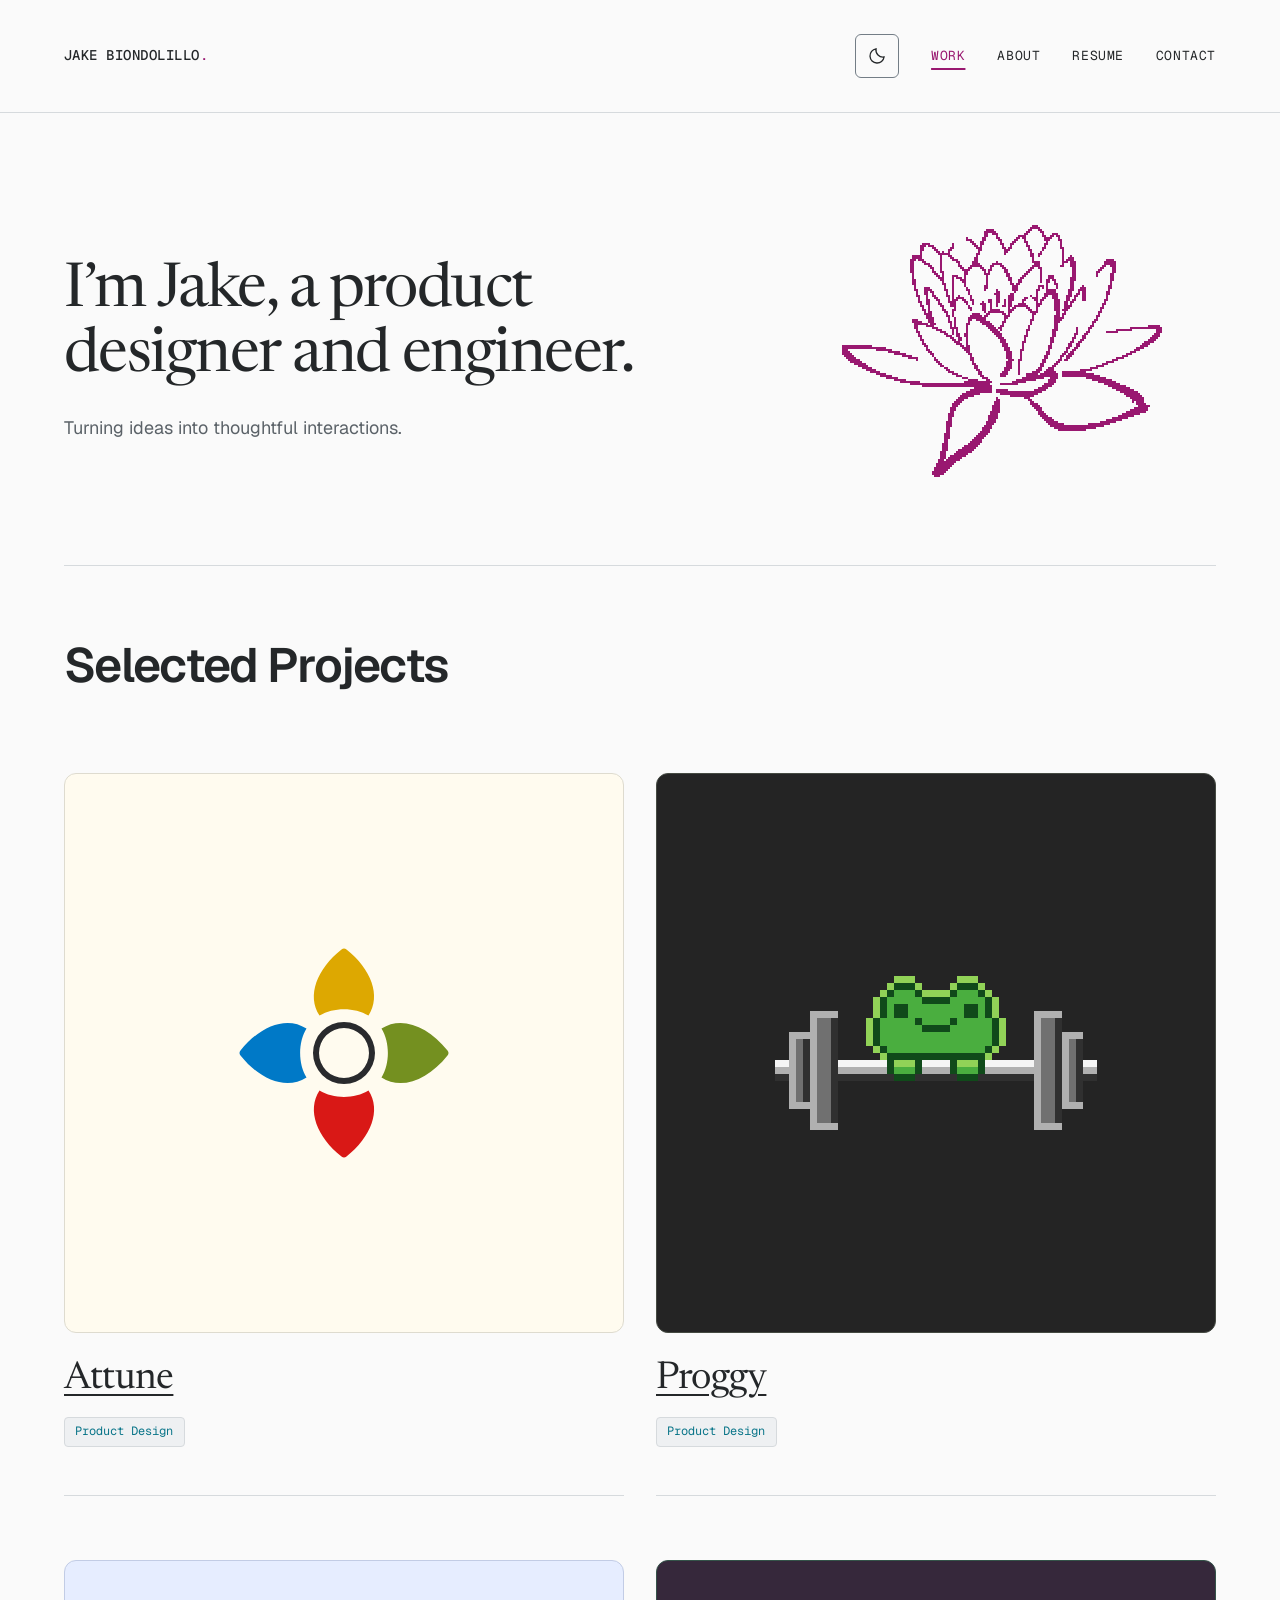
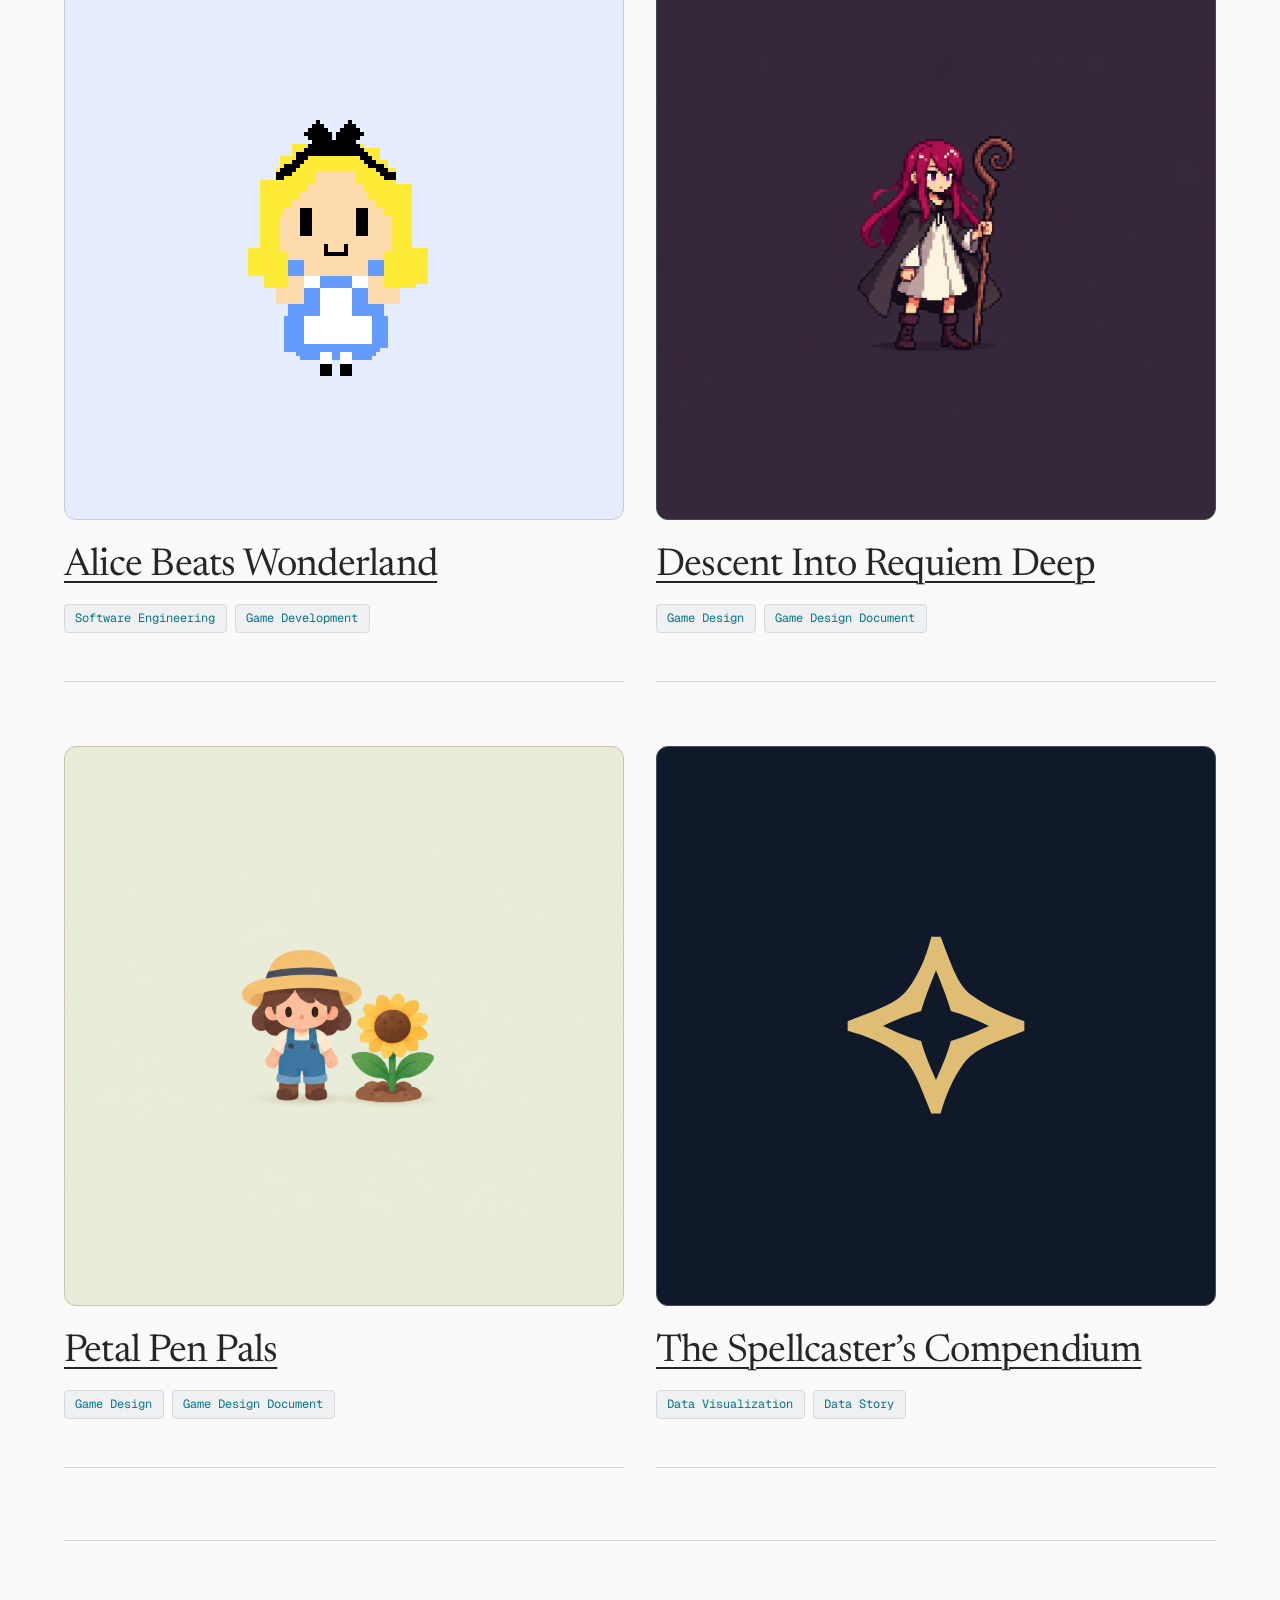
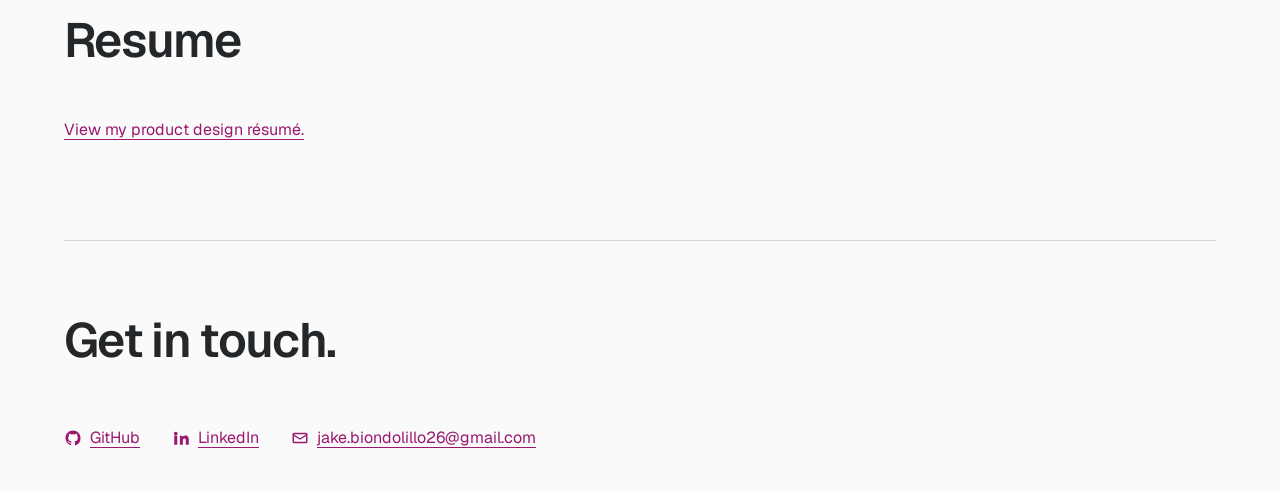
==== commit f3ba1d1a: "Restore email contact and keep only resume protection setup" ====
--- a/index.html
+++ b/index.html
@@ -13,7 +13,6 @@
     <link rel="stylesheet" href="styles.css" />
     <script src="navigation.js" defer></script>
     <script src="project-preview.js" defer></script>
-    <script src="contact-form.js" defer></script>
   </head>
   <body>
     <a class="skip-link" href="#main">Skip to content</a>
@@ -191,14 +190,16 @@
             </span>
             LinkedIn
           </a>
-</div>
-        <form id="contact-form" class="portfolio-form" action="/api/contact" method="post" aria-describedby="contact-status">
-          <div class="form-pair"><div><label for="contact-name">Name</label><input id="contact-name" name="name" autocomplete="name" maxlength="80" required></div><div><label for="contact-email">Reply email</label><input id="contact-email" type="email" name="email" autocomplete="email" maxlength="254" required></div></div>
-          <label for="contact-message">Message</label><textarea id="contact-message" name="message" rows="5" minlength="10" maxlength="4000" required></textarea>
-          <div class="contact-honeypot" aria-hidden="true"><label for="contact-website">Leave this field empty</label><input id="contact-website" name="website" tabindex="-1" autocomplete="off"></div>
-          <button type="submit" disabled>Send message</button><p id="contact-status" role="status" aria-live="polite">Checking form availability…</p>
-          <noscript><p>The contact form requires JavaScript. You can also reach me through LinkedIn above.</p></noscript>
-        </form>
+          <a href="mailto:jake.biondolillo26@gmail.com">
+            <span class="contact-icon" aria-hidden="true">
+              <svg viewBox="0 0 24 24" aria-hidden="true" focusable="false">
+                <path
+                  d="M4 5h16a2 2 0 0 1 2 2v10a2 2 0 0 1-2 2H4a2 2 0 0 1-2-2V7a2 2 0 0 1 2-2zm0 2v.2l8 5.2 8-5.2V7H4zm16 10V9.3l-7.38 4.8a1 1 0 0 1-1.24 0L4 9.3V17h16z"
+                />
+              </svg>
+            </span>
+            jake.biondolillo26@gmail.com
+          </a></div>
       </section>
     </main>
   </body>
--- a/styles.css
+++ b/styles.css
@@ -275,5 +275,5 @@
 .page { padding-bottom: var(--space-4); }
 .page > .section:last-child { border-bottom: 0; padding-bottom: 0; }
 
-/* Forms share the portfolio's typography and restrained rules. */
-.portfolio-form{max-width:640px;margin-top:32px}.portfolio-form label{display:block;margin-bottom:8px;font-size:.875rem}.portfolio-form input,.portfolio-form textarea{display:block;width:100%;font:inherit;color:var(--color-ink);background:var(--color-background);border:1px solid var(--color-rule);border-radius:0;padding:12px 14px;margin-bottom:22px}.portfolio-form textarea{resize:vertical;min-height:150px}.portfolio-form button{font:inherit;font-size:.875rem;background:var(--color-ink);color:var(--color-background);border:1px solid var(--color-ink);padding:12px 20px;min-height:44px;cursor:pointer}.portfolio-form button:disabled{opacity:.45;cursor:not-allowed}.portfolio-form input:focus-visible,.portfolio-form textarea:focus-visible,.portfolio-form button:focus-visible{outline:2px solid var(--color-ink);outline-offset:4px}.form-pair{display:grid;grid-template-columns:1fr 1fr;gap:22px}.portfolio-form [role="status"],.portfolio-form [role="alert"]{font-size:.8125rem;color:var(--color-muted);margin-top:16px}.contact-honeypot{position:absolute;left:-10000px;width:1px;height:1px;overflow:hidden}.access-panel{max-width:680px}.access-panel h1{font:400 clamp(3rem,6vw,5rem)/1.05 var(--font-display);letter-spacing:-.04em;margin:18px 0 24px}.access-panel>.quiet{margin-top:32px}@media(max-width:40rem){.form-pair{grid-template-columns:1fr;gap:0}}
+/* Protected résumé access shares the portfolio typography and rules. */
+.portfolio-form{max-width:640px;margin-top:32px}.portfolio-form label{display:block;margin-bottom:8px;font-size:.875rem}.portfolio-form input{display:block;width:100%;font:inherit;color:var(--color-ink);background:var(--color-background);border:1px solid var(--color-rule);border-radius:0;padding:12px 14px;margin-bottom:22px}.portfolio-form button{font:inherit;font-size:.875rem;background:var(--color-ink);color:var(--color-background);border:1px solid var(--color-ink);padding:12px 20px;min-height:44px;cursor:pointer}.portfolio-form input:focus-visible,.portfolio-form button:focus-visible{outline:2px solid var(--color-ink);outline-offset:4px}.access-panel{max-width:680px}.access-panel h1{font:400 clamp(3rem,6vw,5rem)/1.05 var(--font-display);letter-spacing:-.04em;margin:18px 0 24px}.access-panel>.quiet{margin-top:32px}
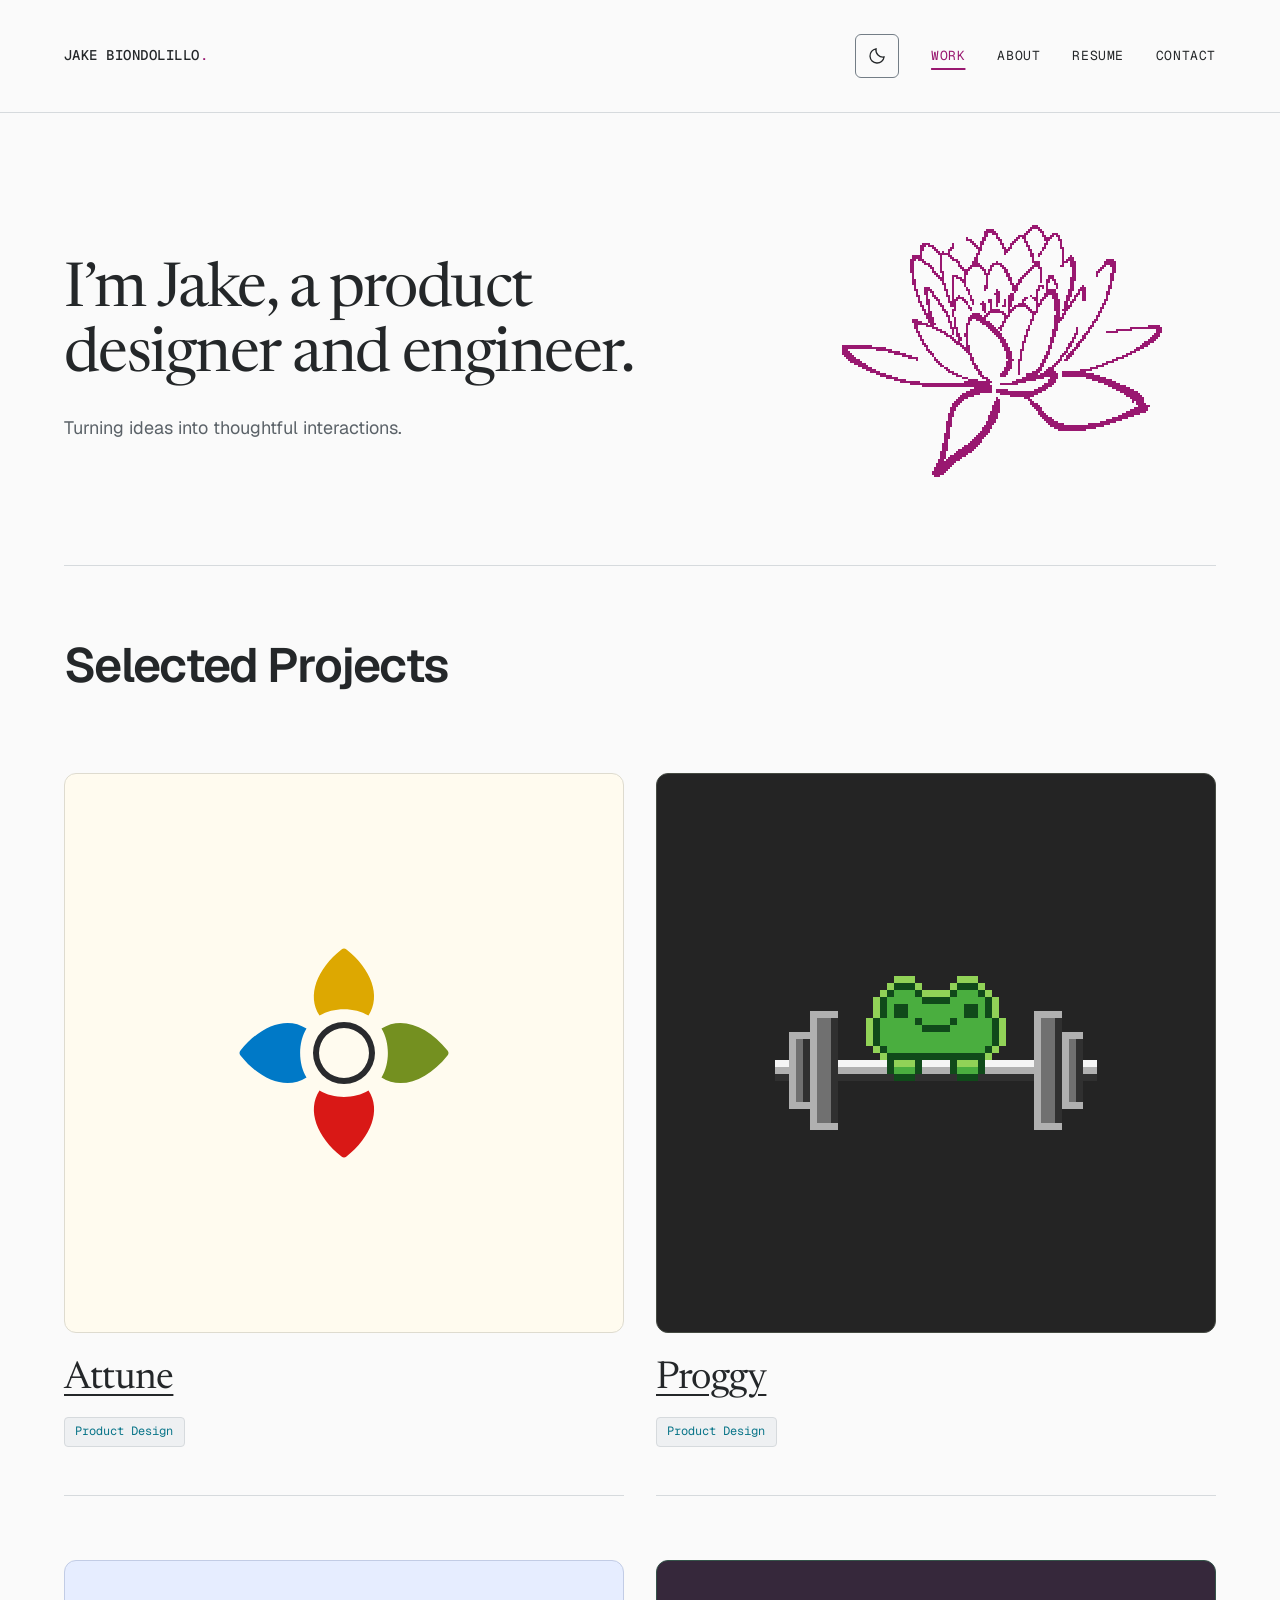
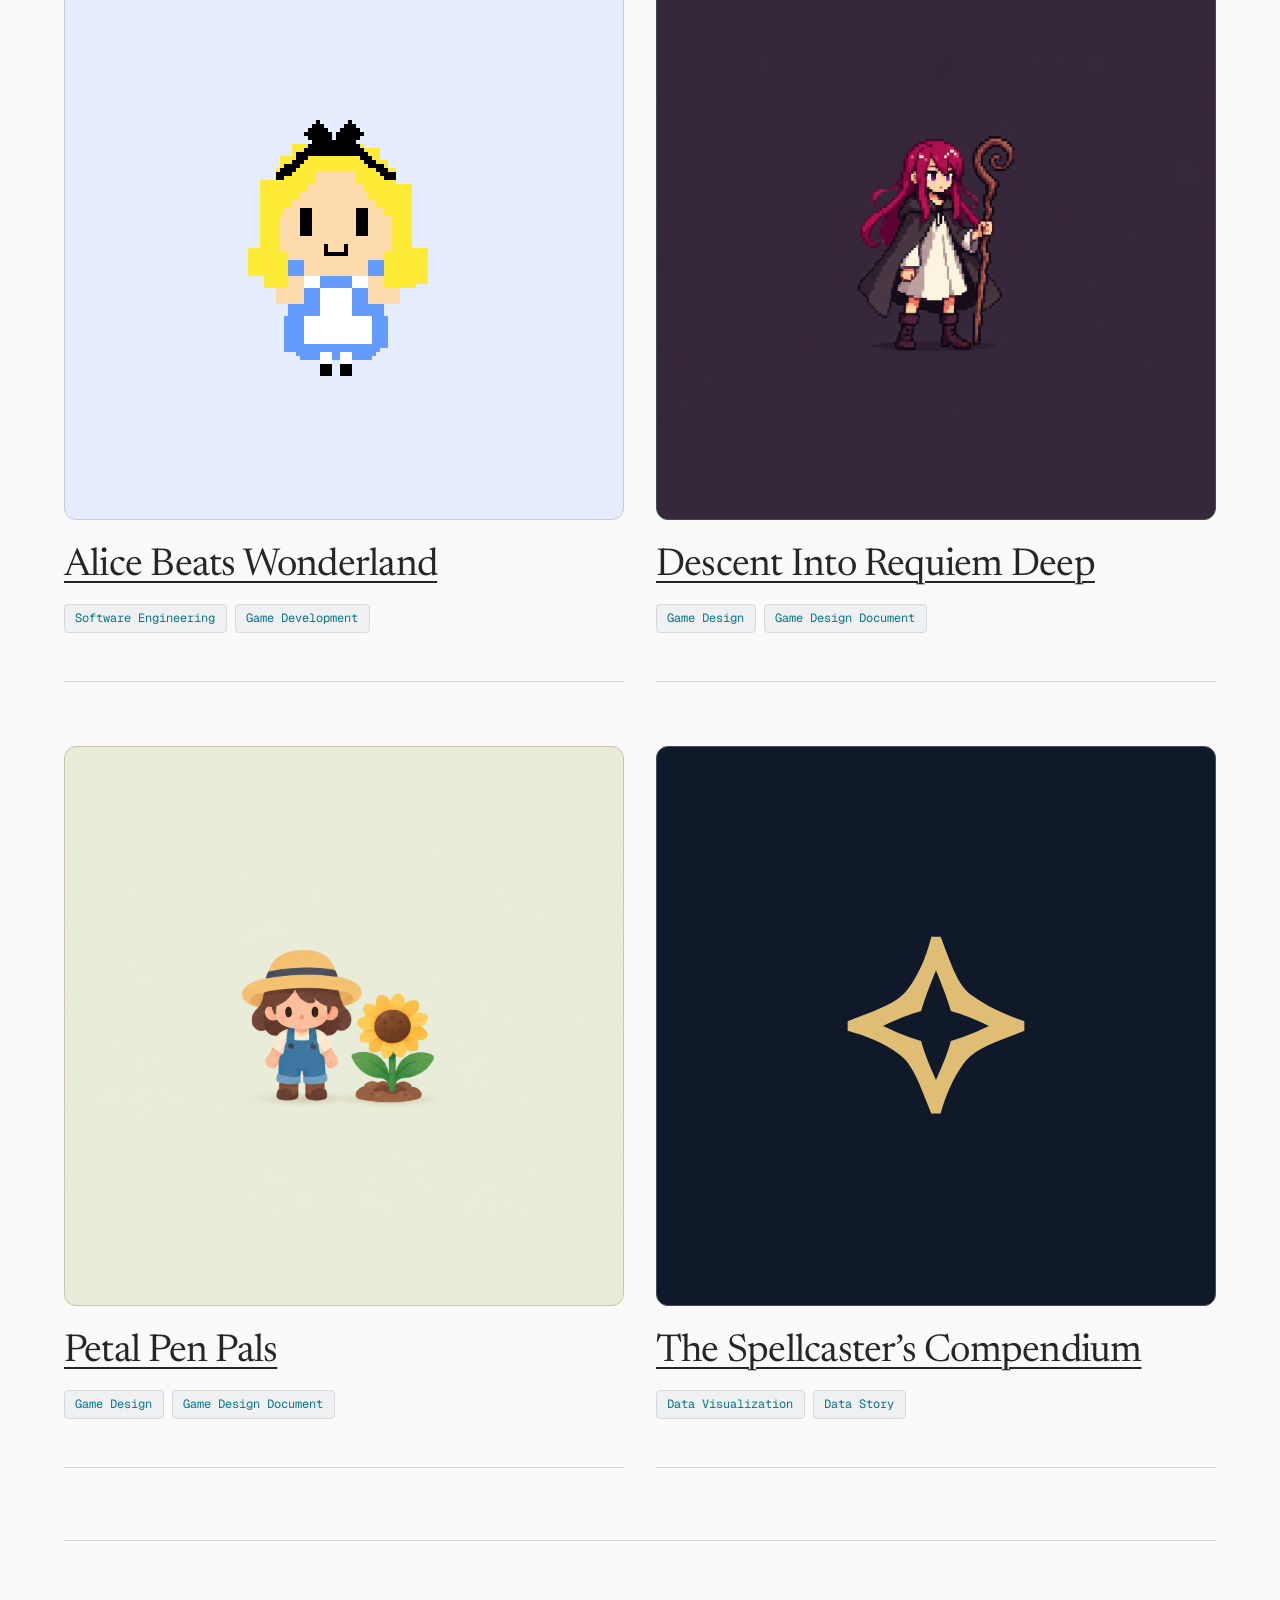
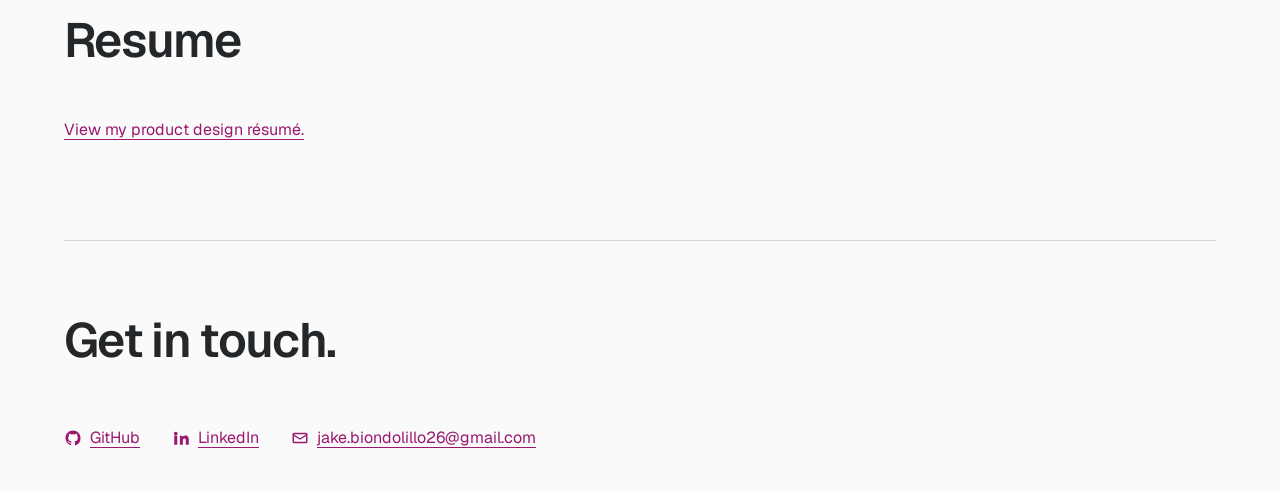
==== commit 34ca4ba5: "Reveal elemental symbol set on Attune tile hover" ====
--- a/index.html
+++ b/index.html
@@ -30,8 +30,8 @@
         <nav id="primary-navigation" class="site-nav" aria-label="Main navigation">
           <a href="./" aria-current="page">Work</a>
           <a href="about.html">About</a>
-          <!-- Résumé bytes are served only by the protected server route. -->
-          <a href="/resume.html" data-resume-link target="_blank" rel="noopener noreferrer">Resume</a>
+          <!-- Public product design résumé, with the phone number removed. -->
+          <a href="/assets/resume/Jake_Biondolillo_PD_Public.pdf" data-resume-link target="_blank" rel="noopener noreferrer">Resume</a>
           <a href="./#contact">Contact</a>
         </nav>
       </div>
@@ -60,9 +60,15 @@
           <h2 id="work-title">Selected Projects</h2>
         </div>
         <div class="project-grid">
-          <article class="project-tile" aria-labelledby="attune-title">
+          <article class="project-tile attune-tile" aria-labelledby="attune-title">
             <figure class="attune-visual attune-logo-visual">
               <img class="attune-logo" src="assets/attune/approved-logo.svg" width="512" height="512" alt="Attune logo: four elemental petals in yellow, green, red, and blue around an open charcoal ring." loading="lazy" />
+              <div class="attune-symbol-set" aria-hidden="true">
+                <div><img src="projects/attune/assets/fire.svg" width="512" height="512" alt="" loading="lazy" /><span>Fire</span></div>
+                <div><img src="projects/attune/assets/water.svg" width="512" height="512" alt="" loading="lazy" /><span>Water</span></div>
+                <div><img src="projects/attune/assets/earth.svg" width="512" height="512" alt="" loading="lazy" /><span>Earth</span></div>
+                <div><img src="projects/attune/assets/air.svg" width="512" height="512" alt="" loading="lazy" /><span>Air</span></div>
+              </div>
             </figure>
             <div class="project-details">
               <div class="project-title-row">
@@ -163,7 +169,7 @@
         <div class="section-heading">
           <h2 id="resume-title">Resume</h2>
         </div>
-        <p><a href="/resume.html" target="_blank" rel="noopener noreferrer">View my product design résumé.</a></p>
+        <p><a href="/assets/resume/Jake_Biondolillo_PD_Public.pdf" target="_blank" rel="noopener noreferrer">View my product design résumé.</a></p>
       </section>
       <section id="contact" class="section" aria-labelledby="contact-title" tabindex="-1">
         <div class="section-heading">
--- a/styles.css
+++ b/styles.css
@@ -275,5 +275,19 @@
 .page { padding-bottom: var(--space-4); }
 .page > .section:last-child { border-bottom: 0; padding-bottom: 0; }
 
-/* Protected résumé access shares the portfolio typography and rules. */
-.portfolio-form{max-width:640px;margin-top:32px}.portfolio-form label{display:block;margin-bottom:8px;font-size:.875rem}.portfolio-form input{display:block;width:100%;font:inherit;color:var(--color-ink);background:var(--color-background);border:1px solid var(--color-rule);border-radius:0;padding:12px 14px;margin-bottom:22px}.portfolio-form button{font:inherit;font-size:.875rem;background:var(--color-ink);color:var(--color-background);border:1px solid var(--color-ink);padding:12px 20px;min-height:44px;cursor:pointer}.portfolio-form input:focus-visible,.portfolio-form button:focus-visible{outline:2px solid var(--color-ink);outline-offset:4px}.access-panel{max-width:680px}.access-panel h1{font:400 clamp(3rem,6vw,5rem)/1.05 var(--font-display);letter-spacing:-.04em;margin:18px 0 24px}.access-panel>.quiet{margin-top:32px}
+/* Reveal one complete, original vector family without moving the tile or link. */
+.attune-logo-visual { position: relative; overflow: hidden; }
+.attune-symbol-set { position: absolute; inset: clamp(1.5rem, 4vw, 3rem); display: grid; grid-template-columns: repeat(2, minmax(0, 1fr)); grid-template-rows: repeat(2, minmax(0, 1fr)); gap: clamp(.75rem, 2vw, 2rem); opacity: 0; visibility: hidden; pointer-events: none; }
+.attune-symbol-set > div { min-width: 0; min-height: 0; display: grid; grid-template-rows: minmax(0, 1fr) auto; justify-items: center; align-items: center; gap: .25rem; }
+.attune-symbol-set img { display: block; width: auto; height: auto; max-width: 100%; max-height: 100%; aspect-ratio: 1; object-fit: contain; }
+.attune-symbol-set span { font: 400 .7rem/1.4 var(--font-mono); letter-spacing: .15em; text-transform: uppercase; color: #292a2d; }
+.attune-tile[data-hover="true"] .attune-logo,
+.attune-tile:focus-within .attune-logo { opacity: 0; }
+.attune-tile[data-hover="true"] .attune-symbol-set,
+.attune-tile:focus-within .attune-symbol-set { opacity: 1; visibility: visible; }
+@media (prefers-reduced-motion: no-preference) {
+  .attune-logo { transition: opacity 200ms ease; }
+  .attune-symbol-set { transform: translateY(8px); transition: opacity 240ms ease, transform 240ms ease, visibility 240ms; }
+  .attune-tile[data-hover="true"] .attune-symbol-set,
+  .attune-tile:focus-within .attune-symbol-set { transform: translateY(0); }
+}
